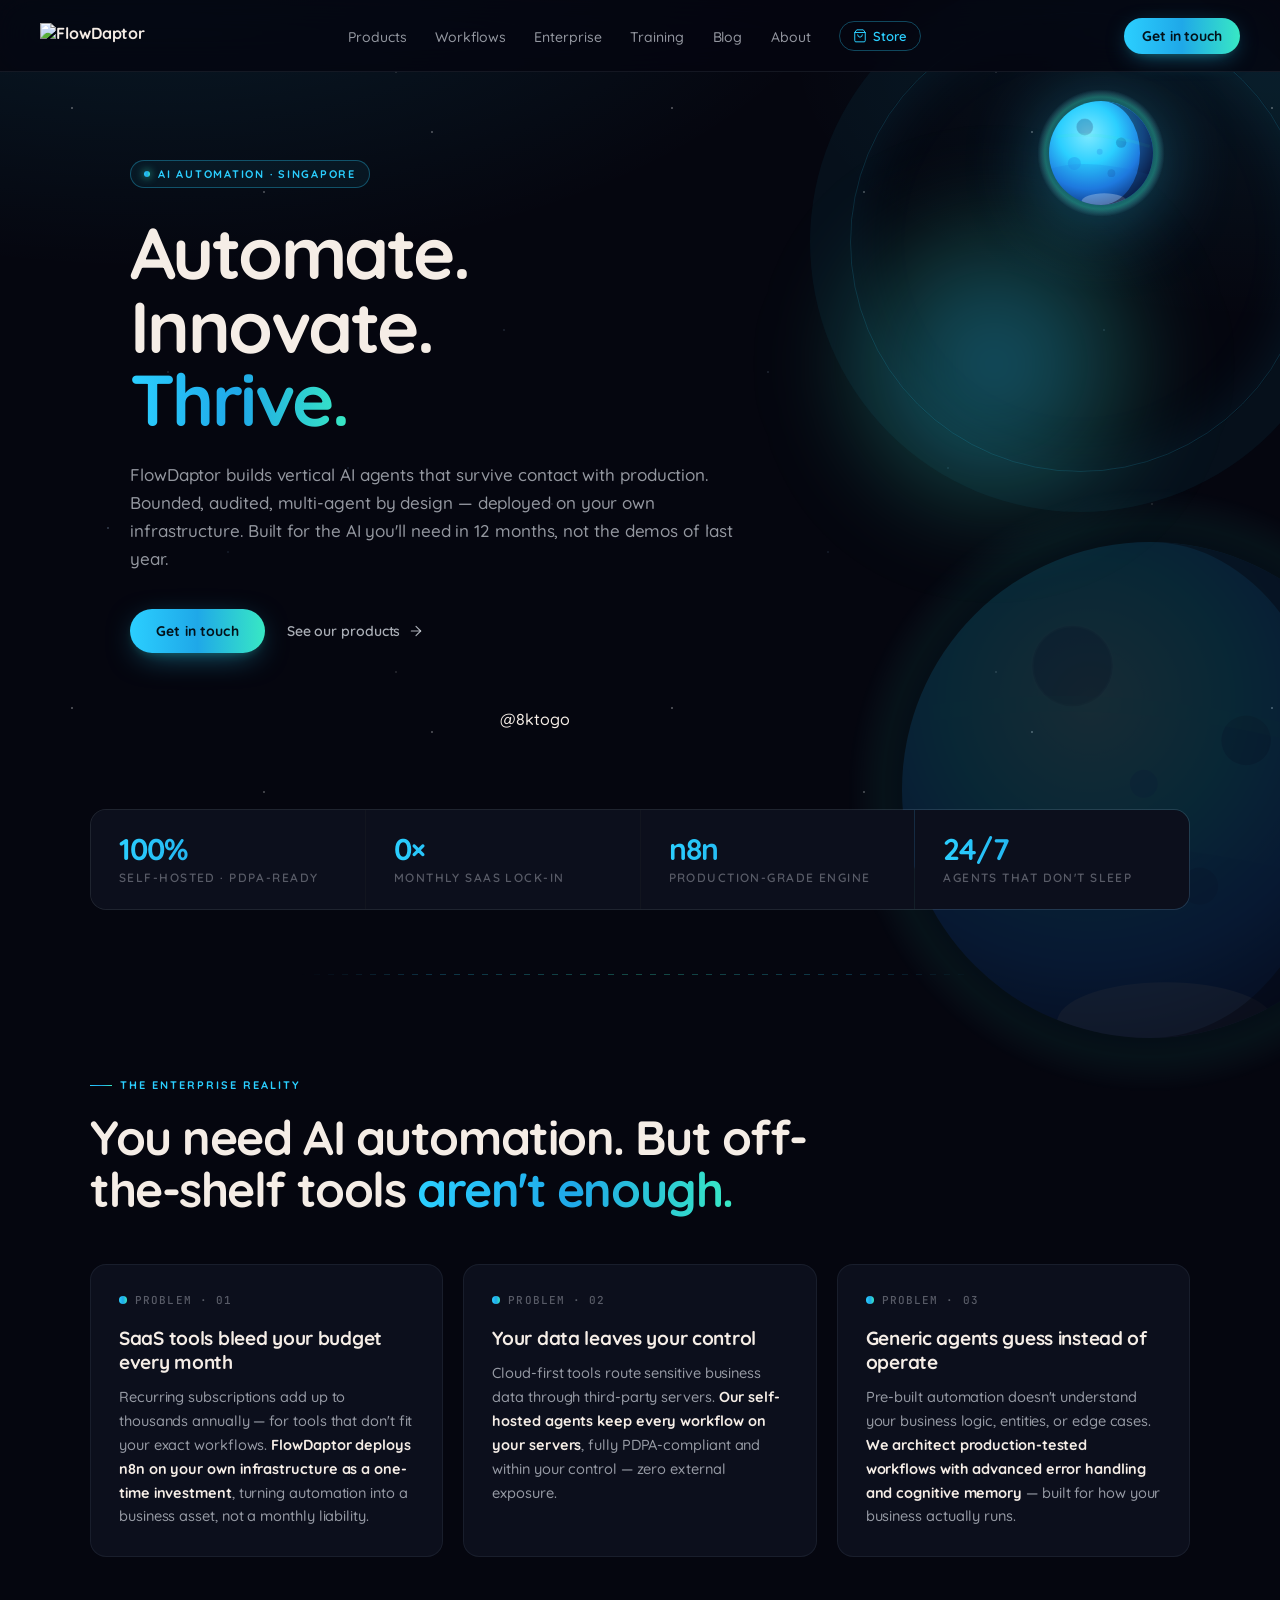
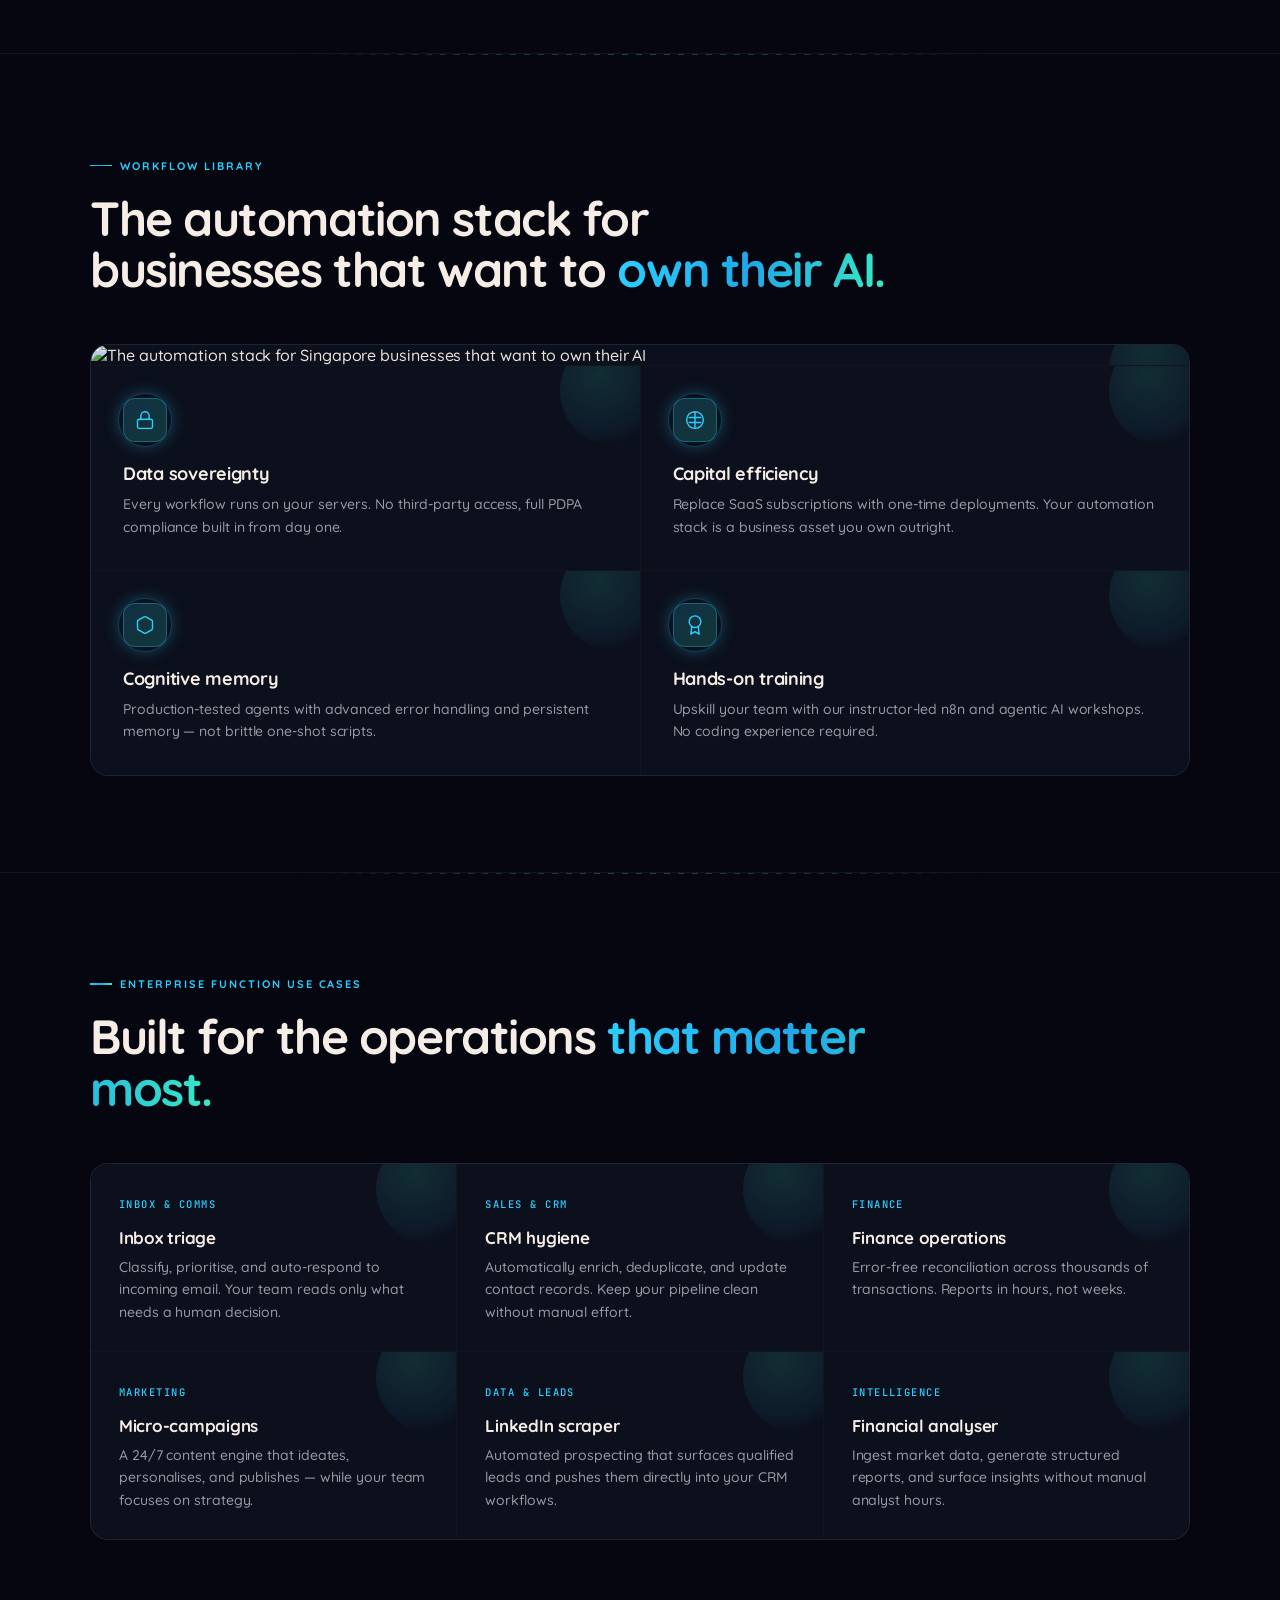
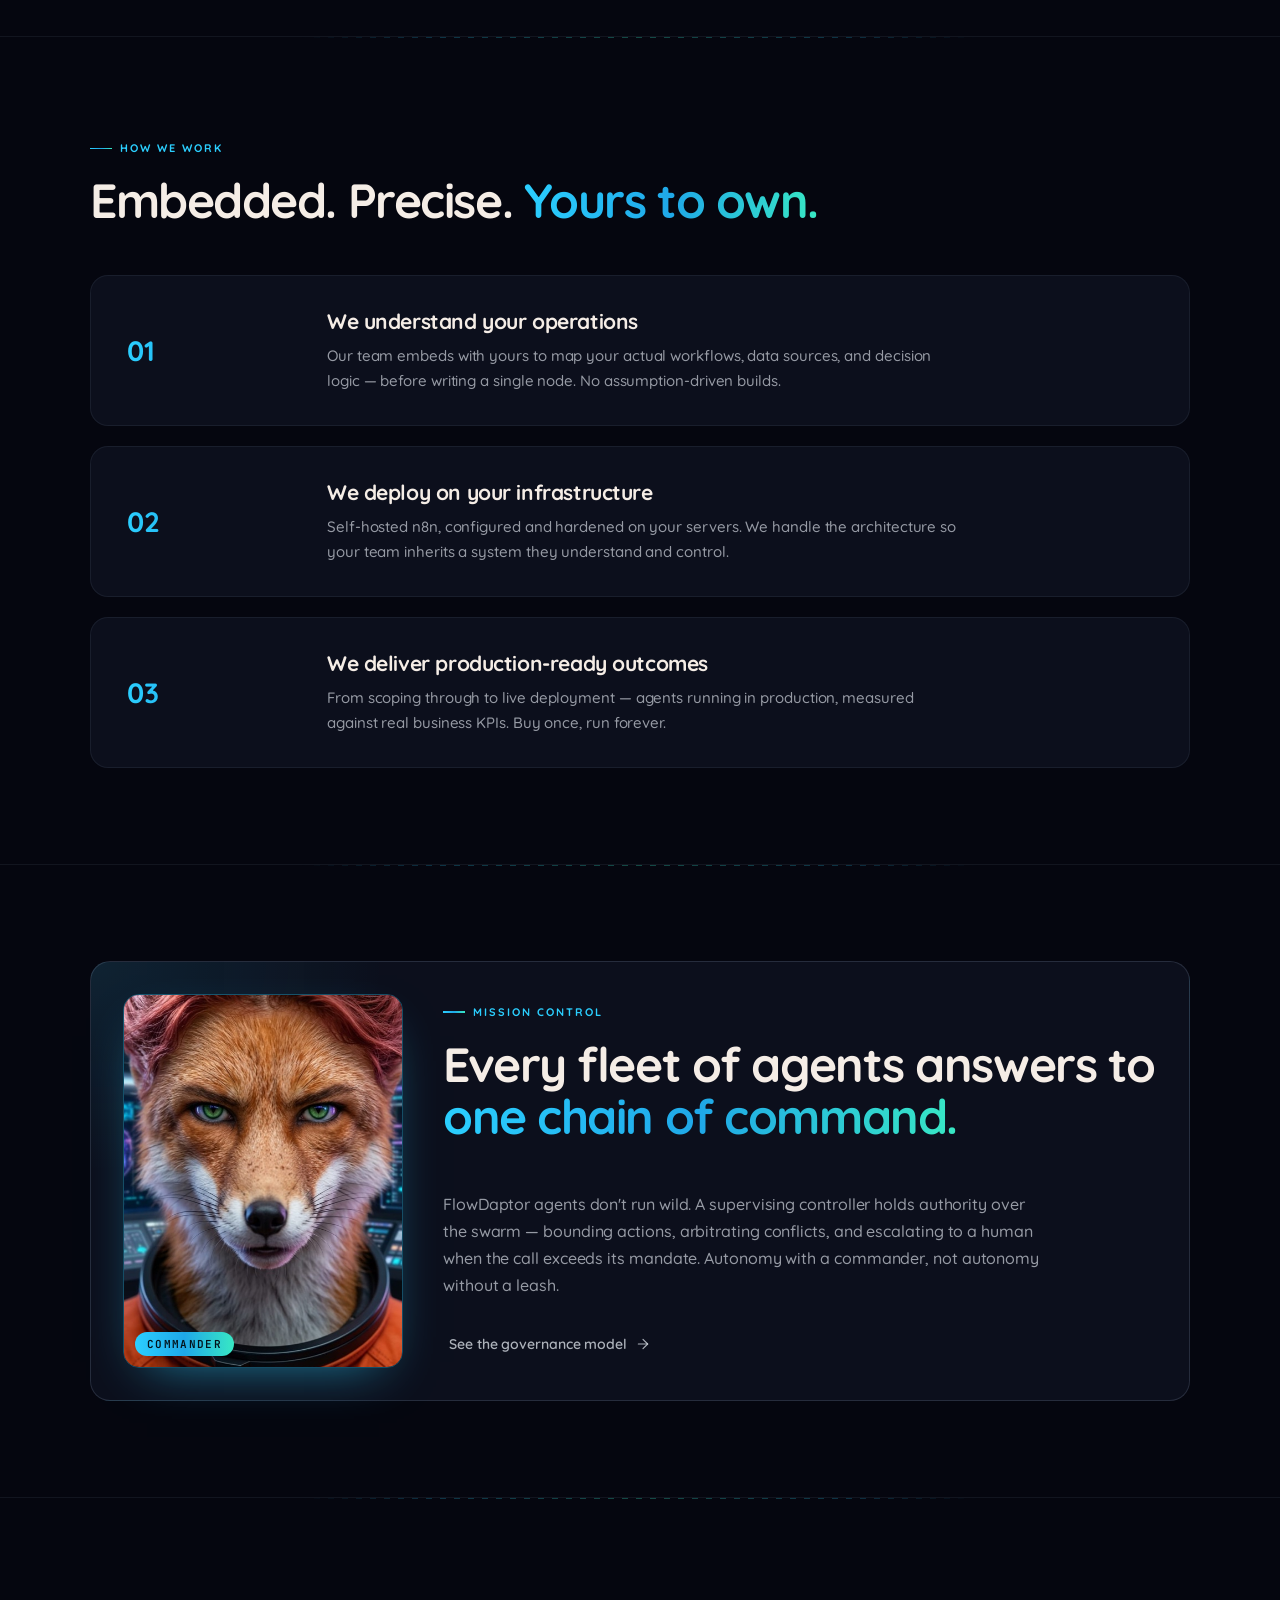
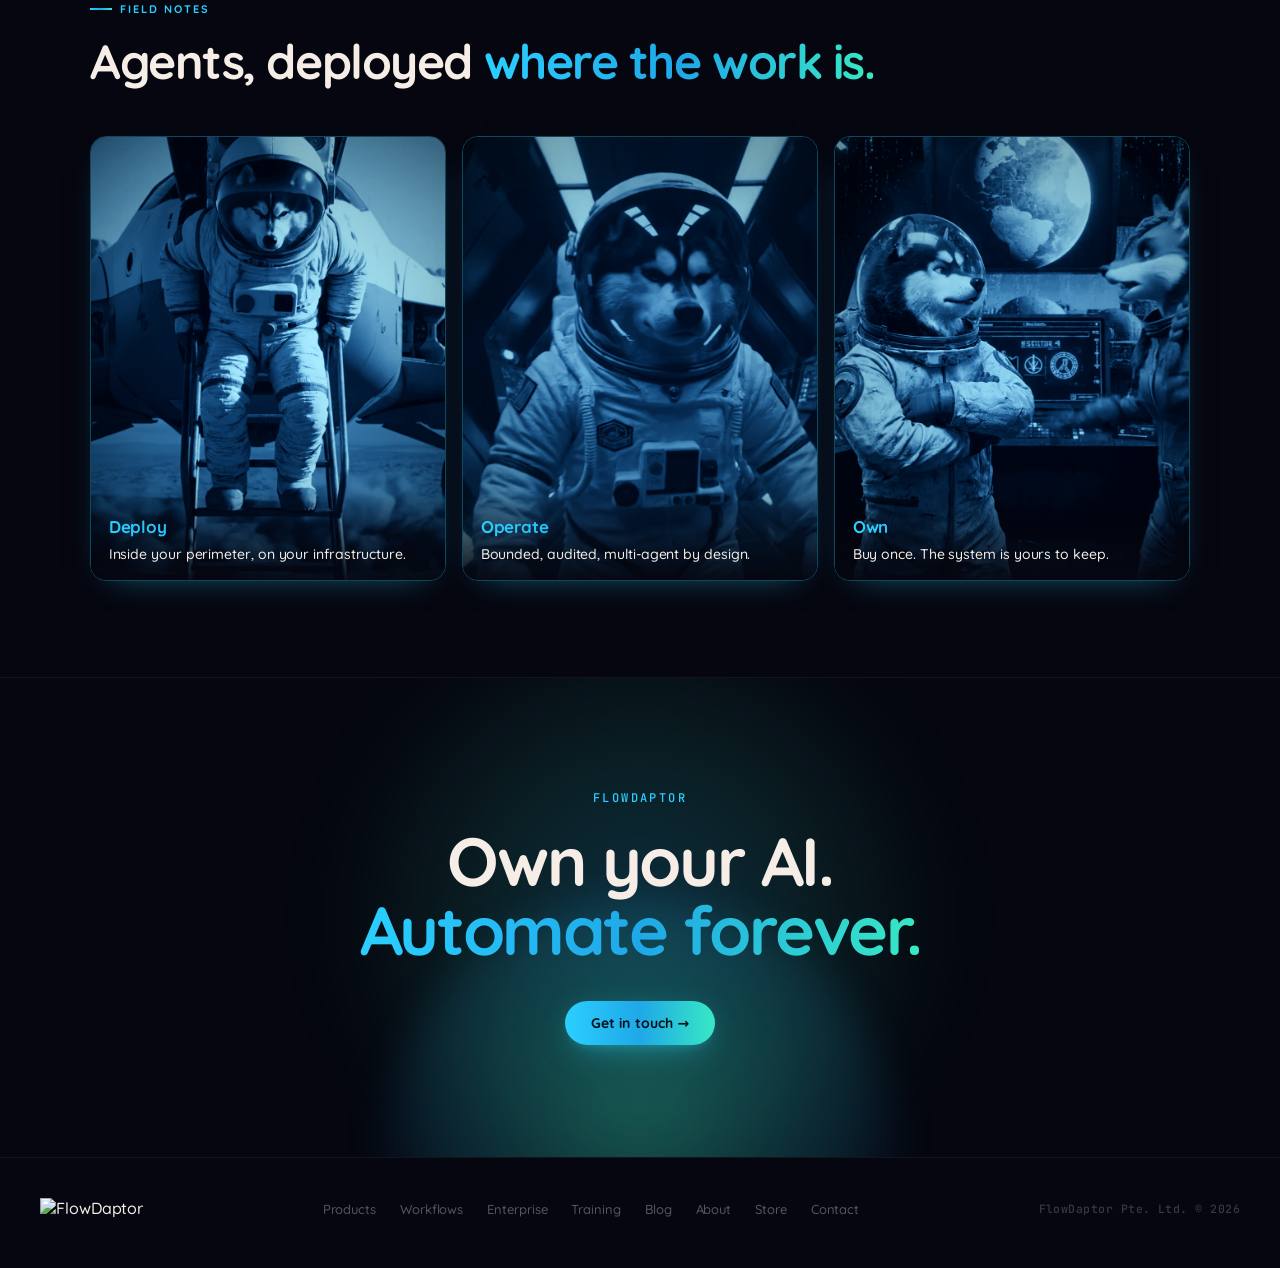
==== index.html @ 0609efc0 "Blue cosmos theme + zen products, commander band, JAM enterprise, Program Director role - Recolor si" ====
<!DOCTYPE html>
<html lang="en">
<head>
  <meta charset="UTF-8" />
  <meta name="viewport" content="width=device-width, initial-scale=1.0" />
  <title>FlowDaptor — AI Automation for Singapore Businesses</title>
  <meta name="description" content="Deploy production-grade n8n agents on your own infrastructure. Buy once, automate forever — no SaaS subscriptions, no data leaks, no lock-in." />
  <link rel="preconnect" href="https://fonts.googleapis.com" />
  <link rel="preconnect" href="https://fonts.gstatic.com" crossorigin />
  <link rel="stylesheet" href="assets/site.css?v=1780241192" />
</head>
<body>

  <!-- NAV -->
  <nav class="fd-nav">
    <a href="./" class="fd-logo"><img src="assets/flowdaptor-logo-small.png" alt="FlowDaptor" /></a>
    <ul class="fd-nav-links">
      <li><a href="products/">Products</a></li>
      <li><a href="workflow/">Workflows</a></li>
      <li><a href="enterprise/">Enterprise</a></li>
      <li><a href="training/">Training</a></li>
      <li><a href="blog/">Blog</a></li>
      <li><a href="about/">About</a></li>
      <li>
        <a href="store/" class="store-link">
          <svg xmlns="http://www.w3.org/2000/svg" viewBox="0 0 24 24" fill="none" stroke="currentColor" stroke-width="1.7" stroke-linecap="round" stroke-linejoin="round" style="width:14px;height:14px;"><path d="M6 2 3 6v14a2 2 0 0 0 2 2h14a2 2 0 0 0 2-2V6l-3-4z"/><line x1="3" y1="6" x2="21" y2="6"/><path d="M16 10a4 4 0 0 1-8 0"/></svg>
          Store
        </a>
      </li>
    </ul>
    <a class="fd-nav-cta" href="contact/">Get in touch</a>
  </nav>

  <!-- HERO -->
  <section class="fd-hero">
    <div class="fd-hero-planet" aria-hidden="true"></div>
    <div class="fd-hero-top single">
      <div>
        <div class="fd-tag">AI Automation · Singapore</div>
        <h1>Automate.<br>Innovate.<br><em>Thrive.</em></h1>
        <p>FlowDaptor builds vertical AI agents that survive contact with production. Bounded, audited, multi-agent by design — deployed on your own infrastructure. Built for the AI you'll need in 12 months, not the demos of last year.</p>
        <div class="fd-hero-btns">
          <a class="fd-btn-primary" href="contact/">Get in touch</a>
          <a class="fd-btn-ghost" href="products/">
            See our products
            <svg xmlns="http://www.w3.org/2000/svg" viewBox="0 0 24 24" fill="none" stroke-width="1.7" stroke-linecap="round" stroke-linejoin="round"><line x1="5" y1="12" x2="19" y2="12"/><polyline points="12 5 19 12 12 19"/></svg>
          </a>
        </div>
      </div>
    </div>

    <div style="display:flex;justify-content:center;margin-bottom:3rem;">
      <blockquote class="tiktok-embed" cite="https://www.tiktok.com/@8ktogo/video/7645922817371884820"
        data-video-id="7645922817371884820"
        style="max-width:340px;min-width:280px;margin:0;">
        <section>
          <a target="_blank" href="https://www.tiktok.com/@8ktogo/video/7645922817371884820">@8ktogo</a>
        </section>
      </blockquote>
    </div>
    <script async src="https://www.tiktok.com/embed.js"></script>
  </section>

  <!-- TRUST BAR -->
  <div class="fd-trustbar">
    <div class="fd-trust-cell">
      <div class="fd-trust-val">100%</div>
      <div class="fd-trust-lbl">Self-hosted · PDPA-ready</div>
    </div>
    <div class="fd-trust-cell">
      <div class="fd-trust-val">0×</div>
      <div class="fd-trust-lbl">Monthly SaaS lock-in</div>
    </div>
    <div class="fd-trust-cell">
      <div class="fd-trust-val">n8n</div>
      <div class="fd-trust-lbl">Production-grade engine</div>
    </div>
    <div class="fd-trust-cell">
      <div class="fd-trust-val">24/7</div>
      <div class="fd-trust-lbl">Agents that don't sleep</div>
    </div>
  </div>

  <!-- PROBLEM -->
  <section class="fd-section">
    <div class="fd-section-inner">
      <div class="fd-section-label">The Enterprise Reality</div>
      <h2 class="fd-section-heading">You need AI automation. But off-the-shelf tools <em>aren't enough.</em></h2>
      <div class="fd-problems">
        <div class="fd-problem">
          <div class="fd-problem-label">Problem · 01</div>
          <div class="fd-problem-content">
            <h3>SaaS tools bleed your budget every month</h3>
            <p>Recurring subscriptions add up to thousands annually — for tools that don't fit your exact workflows. <strong>FlowDaptor deploys n8n on your own infrastructure as a one-time investment</strong>, turning automation into a business asset, not a monthly liability.</p>
          </div>
        </div>
        <div class="fd-problem">
          <div class="fd-problem-label">Problem · 02</div>
          <div class="fd-problem-content">
            <h3>Your data leaves your control</h3>
            <p>Cloud-first tools route sensitive business data through third-party servers. <strong>Our self-hosted agents keep every workflow on your servers</strong>, fully PDPA-compliant and within your control — zero external exposure.</p>
          </div>
        </div>
        <div class="fd-problem">
          <div class="fd-problem-label">Problem · 03</div>
          <div class="fd-problem-content">
            <h3>Generic agents guess instead of operate</h3>
            <p>Pre-built automation doesn't understand your business logic, entities, or edge cases. <strong>We architect production-tested workflows with advanced error handling and cognitive memory</strong> — built for how your business actually runs.</p>
          </div>
        </div>
      </div>
    </div>
  </section>

  <!-- PLATFORM -->
  <section class="fd-section">
    <div class="fd-section-inner">
      <div class="fd-section-label">Workflow Library</div>
      <h2 class="fd-section-heading">The automation stack for businesses that want to <em>own their AI.</em></h2>
      <div class="fd-platform-grid">

        <div class="fd-platform-cell wide">
          <img src="assets/db.png" alt="The automation stack for Singapore businesses that want to own their AI" />
        </div>

        <div class="fd-platform-cell">
          <div class="fd-platform-cell-icon">
            <svg xmlns="http://www.w3.org/2000/svg" viewBox="0 0 24 24" fill="none" stroke-width="1.7" stroke-linecap="round" stroke-linejoin="round"><rect x="3" y="11" width="18" height="11" rx="2" ry="2"/><path d="M7 11V7a5 5 0 0 1 10 0v4"/></svg>
          </div>
          <h3>Data sovereignty</h3>
          <p>Every workflow runs on your servers. No third-party access, full PDPA compliance built in from day one.</p>
        </div>

        <div class="fd-platform-cell">
          <div class="fd-platform-cell-icon">
            <svg xmlns="http://www.w3.org/2000/svg" viewBox="0 0 24 24" fill="none" stroke-width="1.7" stroke-linecap="round" stroke-linejoin="round"><path d="M12 2v20M5 9h14M5 15h14"/><circle cx="12" cy="12" r="10"/></svg>
          </div>
          <h3>Capital efficiency</h3>
          <p>Replace SaaS subscriptions with one-time deployments. Your automation stack is a business asset you own outright.</p>
        </div>

        <div class="fd-platform-cell">
          <div class="fd-platform-cell-icon">
            <svg xmlns="http://www.w3.org/2000/svg" viewBox="0 0 24 24" fill="none" stroke-width="1.7" stroke-linecap="round" stroke-linejoin="round"><path d="M21 16V8a2 2 0 0 0-1-1.73l-7-4a2 2 0 0 0-2 0l-7 4A2 2 0 0 0 3 8v8a2 2 0 0 0 1 1.73l7 4a2 2 0 0 0 2 0l7-4A2 2 0 0 0 21 16z"/></svg>
          </div>
          <h3>Cognitive memory</h3>
          <p>Production-tested agents with advanced error handling and persistent memory — not brittle one-shot scripts.</p>
        </div>

        <div class="fd-platform-cell">
          <div class="fd-platform-cell-icon">
            <svg xmlns="http://www.w3.org/2000/svg" viewBox="0 0 24 24" fill="none" stroke-width="1.7" stroke-linecap="round" stroke-linejoin="round"><circle cx="12" cy="8" r="7"/><polyline points="8.21 13.89 7 23 12 20 17 23 15.79 13.88"/></svg>
          </div>
          <h3>Hands-on training</h3>
          <p>Upskill your team with our instructor-led n8n and agentic AI workshops. No coding experience required.</p>
        </div>

      </div>
    </div>
  </section>

  <!-- USE CASES -->
  <section class="fd-section">
    <div class="fd-section-inner">
      <div class="fd-section-label">Enterprise function use cases</div>
      <h2 class="fd-section-heading">Built for the operations <em>that matter most.</em></h2>
      <div class="fd-usecases">
        <div class="fd-usecase">
          <div class="fd-usecase-tag">Inbox &amp; Comms</div>
          <h3>Inbox triage</h3>
          <p>Classify, prioritise, and auto-respond to incoming email. Your team reads only what needs a human decision.</p>
        </div>
        <div class="fd-usecase">
          <div class="fd-usecase-tag">Sales &amp; CRM</div>
          <h3>CRM hygiene</h3>
          <p>Automatically enrich, deduplicate, and update contact records. Keep your pipeline clean without manual effort.</p>
        </div>
        <div class="fd-usecase">
          <div class="fd-usecase-tag">Finance</div>
          <h3>Finance operations</h3>
          <p>Error-free reconciliation across thousands of transactions. Reports in hours, not weeks.</p>
        </div>
        <div class="fd-usecase">
          <div class="fd-usecase-tag">Marketing</div>
          <h3>Micro-campaigns</h3>
          <p>A 24/7 content engine that ideates, personalises, and publishes — while your team focuses on strategy.</p>
        </div>
        <div class="fd-usecase">
          <div class="fd-usecase-tag">Data &amp; Leads</div>
          <h3>LinkedIn scraper</h3>
          <p>Automated prospecting that surfaces qualified leads and pushes them directly into your CRM workflows.</p>
        </div>
        <div class="fd-usecase">
          <div class="fd-usecase-tag">Intelligence</div>
          <h3>Financial analyser</h3>
          <p>Ingest market data, generate structured reports, and surface insights without manual analyst hours.</p>
        </div>
      </div>
    </div>
  </section>

  <!-- HOW WE WORK -->
  <section class="fd-section">
    <div class="fd-section-inner">
      <div class="fd-section-label">How we work</div>
      <h2 class="fd-section-heading">Embedded. Precise. <em>Yours to own.</em></h2>
      <div class="fd-steps">
        <div class="fd-step">
          <div class="fd-step-num">01</div>
          <div class="fd-step-body">
            <h3>We understand your operations</h3>
            <p>Our team embeds with yours to map your actual workflows, data sources, and decision logic — before writing a single node. No assumption-driven builds.</p>
          </div>
        </div>
        <div class="fd-step">
          <div class="fd-step-num">02</div>
          <div class="fd-step-body">
            <h3>We deploy on your infrastructure</h3>
            <p>Self-hosted n8n, configured and hardened on your servers. We handle the architecture so your team inherits a system they understand and control.</p>
          </div>
        </div>
        <div class="fd-step">
          <div class="fd-step-num">03</div>
          <div class="fd-step-body">
            <h3>We deliver production-ready outcomes</h3>
            <p>From scoping through to live deployment — agents running in production, measured against real business KPIs. Buy once, run forever.</p>
          </div>
        </div>
      </div>
    </div>
  </section>

  <!-- COMMANDER -->
  <section class="fd-section">
    <div class="fd-section-inner">
      <div class="fd-commander">
        <div class="fd-commander-portrait">
          <img src="assets/zen-web/ruby.jpg" alt="Ruby — Autonomous Operations Commander" loading="lazy" />
          <span class="fd-commander-rank">Commander</span>
        </div>
        <div class="fd-commander-body">
          <div class="fd-section-label">Mission control</div>
          <h2 class="fd-section-heading">Every fleet of agents answers to <em>one chain of command.</em></h2>
          <p>FlowDaptor agents don't run wild. A supervising controller holds authority over the swarm — bounding actions, arbitrating conflicts, and escalating to a human when the call exceeds its mandate. Autonomy with a commander, not autonomy without a leash.</p>
          <a class="fd-btn-ghost" href="enterprise/">
            See the governance model
            <svg xmlns="http://www.w3.org/2000/svg" viewBox="0 0 24 24" fill="none" stroke-width="1.7" stroke-linecap="round" stroke-linejoin="round"><line x1="5" y1="12" x2="19" y2="12"/><polyline points="12 5 19 12 12 19"/></svg>
          </a>
        </div>
      </div>
    </div>
  </section>

  <!-- COSMOS SHOWCASE -->
  <section class="fd-section">
    <div class="fd-section-inner">
      <div class="fd-section-label">Field notes</div>
      <h2 class="fd-section-heading">Agents, deployed <em>where the work is.</em></h2>
      <div class="fd-showcase">
        <figure class="fd-showcase-tile">
          <img src="assets/screens/mars_01.jpg" alt="An operator steps into the deployment environment" loading="lazy" />
          <figcaption><strong>Deploy</strong>Inside your perimeter, on your infrastructure.</figcaption>
        </figure>
        <figure class="fd-showcase-tile">
          <img src="assets/screens/mars_02.jpg" alt="Walking the corridor of a running system" loading="lazy" />
          <figcaption><strong>Operate</strong>Bounded, audited, multi-agent by design.</figcaption>
        </figure>
        <figure class="fd-showcase-tile">
          <img src="assets/screens/mars_03.jpg" alt="Reviewing outcomes at mission control" loading="lazy" />
          <figcaption><strong>Own</strong>Buy once. The system is yours to keep.</figcaption>
        </figure>
      </div>
    </div>
  </section>

  <!-- CTA -->
  <section class="fd-cta">
    <div class="fd-cta-inner">
      <div class="fd-cta-sub">FlowDaptor</div>
      <h2>Own your AI.<br><em>Automate forever.</em></h2>
      <a class="fd-btn-primary" href="contact/">Get in touch →</a>
    </div>
  </section>

  <!-- FOOTER -->
  <footer class="fd-footer">
    <div class="fd-footer-logo"><img src="assets/flowdaptor-logo-small.png" alt="FlowDaptor" /></div>
    <div class="fd-footer-links">
      <a href="products/">Products</a>
      <a href="workflow/">Workflows</a>
      <a href="enterprise/">Enterprise</a>
      <a href="training/">Training</a>
      <a href="blog/">Blog</a>
      <a href="about/">About</a>
      <a href="store/">Store</a>
      <a href="contact/">Contact</a>
    </div>
    <div class="fd-footer-copy">FlowDaptor Pte. Ltd. © 2026</div>
  </footer>

</body>
</html>
---- assets/site.css ----
/* ─────────────────────────────────────────────────────────────
   FLOWDAPTOR — full site stylesheet
   Brand: Blue Cosmos — cyan #2BCFFF -> teal #38E8C4, rounded sans
   ───────────────────────────────────────────────────────────── */

@import url('https://fonts.googleapis.com/css2?family=Quicksand:wght@400;500;600;700&family=JetBrains+Mono:wght@400;500&display=swap');

*, *::before, *::after { box-sizing: border-box; margin: 0; padding: 0; }

:root {
  /* Brand gradient stops — cyan -> teal (logo) */
  --brand-blue: #2BCFFF;
  --brand-green: #38E8C4;
  --brand-mid: #1FA8E8;
  --brand-grad: linear-gradient(90deg, #2BCFFF 0%, #1FA8E8 50%, #38E8C4 100%);
  --brand-grad-soft: linear-gradient(135deg, rgba(43,207,255,0.18), rgba(56,232,196,0.18));
  --brand-grad-vert: linear-gradient(180deg, #2BCFFF 0%, #38E8C4 100%);

  /* Accent (cyan/teal) */
  --acc: #2BCFFF;
  --acc-2: #38E8C4;
  --acc-dim: rgba(43,207,255,0.10);
  --acc-border: rgba(43,207,255,0.32);
  --acc-text: #03121a;

  /* Surfaces — deep cosmic blue */
  --bg: #05060F;
  --bg-2: #080A16;
  --surface: #0C0F1C;
  --surface-2: #111524;
  --surface-3: #161B2D;
  --border: rgba(200,220,255,0.07);
  --border-strong: rgba(200,220,255,0.14);
  --border-nav: rgba(200,220,255,0.08);

  /* Text — cool off-white */
  --text-primary: #F5EDE6;
  --text-secondary: rgba(236,241,248,0.62);
  --text-muted: rgba(236,241,248,0.34);
  --text-dim: rgba(236,241,248,0.22);

  --font-head: 'Quicksand', 'Arial Rounded MT Bold', 'Nunito', system-ui, sans-serif;
  --font: 'Quicksand', 'Arial Rounded MT Bold', 'Nunito', system-ui, sans-serif;
  --font-mono: 'JetBrains Mono', Menlo, Monaco, Consolas, monospace;
}

html { scroll-behavior: smooth; }

body {
  font-family: var(--font);
  font-weight: 500;
  background: var(--bg);
  color: var(--text-primary);
  overflow-x: hidden;
  -webkit-font-smoothing: antialiased;
  -moz-osx-font-smoothing: grayscale;
  letter-spacing: -0.005em;
  background-image:
    radial-gradient(1200px 600px at 12% -10%, rgba(43,207,255,0.12), transparent 60%),
    radial-gradient(900px 500px at 100% 5%, rgba(43,207,255,0.08), transparent 55%),
    linear-gradient(180deg, #05060F 0%, #05060F 100%);
  background-attachment: fixed;
}

a { text-decoration: none; color: inherit; }

::selection { background: rgba(43,207,255,0.30); color: #fff; }

/* ── Utility ── */
.fd-gradient-text,
em.fd-grad {
  background: var(--brand-grad);
  -webkit-background-clip: text;
  background-clip: text;
  color: transparent;
  -webkit-text-fill-color: transparent;
}
code { font-family: var(--font-mono); }

/* ─────────────────────────────────────────────────────────────
   NAV
   ───────────────────────────────────────────────────────────── */
.fd-nav {
  display: flex;
  align-items: center;
  justify-content: space-between;
  gap: 1.5rem;
  padding: 1.1rem 2.5rem;
  border-bottom: 0.5px solid var(--border-nav);
  position: sticky;
  top: 0;
  z-index: 100;
  background: rgba(5,6,15,0.82);
  backdrop-filter: blur(18px) saturate(140%);
  -webkit-backdrop-filter: blur(18px) saturate(140%);
}
.fd-logo {
  font-weight: 700;
  color: var(--text-primary);
  display: inline-flex;
  align-items: center;
}
.fd-logo img { height: 26px; width: auto; display: block; }
.fd-nav-links {
  display: flex;
  gap: 1.8rem;
  list-style: none;
  align-items: center;
}
.fd-nav-links a {
  color: rgba(236,241,248,0.62);
  font-size: 14px;
  font-weight: 500;
  transition: color 0.2s;
}
.fd-nav-links a:hover,
.fd-nav-links a.active { color: var(--text-primary); }
.fd-nav-links .store-link {
  color: var(--brand-blue);
  border: 1px solid var(--acc-border);
  padding: 6px 13px;
  border-radius: 999px;
  font-size: 13px;
  font-weight: 600;
  display: inline-flex;
  align-items: center;
  gap: 6px;
  transition: background 0.2s, border-color 0.2s;
}
.fd-nav-links .store-link:hover {
  background: var(--acc-dim);
  border-color: rgba(43,207,255,0.55);
  color: var(--brand-blue);
}
.fd-nav-cta {
  background: var(--brand-grad);
  color: var(--acc-text);
  font-size: 14px;
  font-weight: 700;
  padding: 9px 18px;
  border-radius: 999px;
  white-space: nowrap;
  transition: transform 0.2s, filter 0.2s;
  box-shadow: 0 6px 24px -8px rgba(43,207,255,0.60), 0 4px 12px -8px rgba(56,232,196,0.45);
}
.fd-nav-cta:hover { filter: brightness(1.05); transform: translateY(-1px); }

/* ─────────────────────────────────────────────────────────────
   HERO
   ───────────────────────────────────────────────────────────── */
.fd-hero {
  position: relative;
  padding: 5.5rem 2.5rem 2rem;
  max-width: 1100px;
  margin: 0 auto;
}
.fd-hero::before {
  content: "";
  position: absolute;
  top: 2rem;
  right: -4rem;
  width: 520px;
  height: 520px;
  background: radial-gradient(closest-side, rgba(43,207,255,0.40), rgba(56,232,196,0.18) 45%, transparent 70%);
  filter: blur(40px);
  pointer-events: none;
  z-index: -1;
}
.fd-hero-top {
  display: grid;
  grid-template-columns: 1.1fr 1fr;
  gap: 3rem;
  align-items: center;
  padding-bottom: 3.5rem;
}
.fd-hero-top.single { grid-template-columns: 1fr; max-width: 820px; padding-bottom: 3.5rem; }
.fd-hero-top > img { border-radius: 18px; border: 1px solid var(--border); }

.fd-tag {
  display: inline-flex;
  align-items: center;
  gap: 0.5rem;
  font-size: 11px;
  font-weight: 700;
  letter-spacing: 0.16em;
  text-transform: uppercase;
  color: var(--brand-blue);
  border: 1px solid var(--acc-border);
  padding: 6px 13px;
  border-radius: 999px;
  margin-bottom: 1.75rem;
  background: rgba(43,207,255,0.06);
}
.fd-tag::before {
  content: "";
  width: 6px;
  height: 6px;
  border-radius: 50%;
  background: var(--brand-grad);
  box-shadow: 0 0 8px var(--brand-green);
}
.fd-hero h1 {
  font-family: var(--font-head);
  font-size: clamp(40px, 6.5vw, 72px);
  font-weight: 700;
  line-height: 1.02;
  letter-spacing: -0.035em;
  color: var(--text-primary);
  margin-bottom: 1.5rem;
}
.fd-hero h1 em {
  font-style: normal;
  background: var(--brand-grad);
  -webkit-background-clip: text;
  background-clip: text;
  color: transparent;
  -webkit-text-fill-color: transparent;
}
.fd-hero p {
  font-size: 17px;
  font-weight: 500;
  color: var(--text-secondary);
  line-height: 1.65;
  margin-bottom: 2.25rem;
  max-width: 620px;
}
.fd-hero p em { color: var(--brand-blue); font-style: italic; }
.fd-hero-btns {
  display: flex;
  gap: 1rem;
  align-items: center;
  flex-wrap: wrap;
}

/* ── Buttons ── */
.fd-btn-primary {
  background: var(--brand-grad);
  color: var(--acc-text);
  font-family: var(--font);
  font-size: 14px;
  font-weight: 700;
  padding: 13px 26px;
  border-radius: 999px;
  border: none;
  cursor: pointer;
  transition: transform 0.2s, filter 0.2s;
  display: inline-block;
  letter-spacing: 0.01em;
  white-space: nowrap;
  box-shadow:
    0 8px 32px -10px rgba(43,207,255,0.60),
    0 4px 12px -6px rgba(56,232,196,0.40);
}
.fd-btn-primary:hover { filter: brightness(1.05); transform: translateY(-1px); }

.fd-btn-secondary {
  background: transparent;
  color: var(--text-primary);
  font-size: 14px;
  font-weight: 600;
  padding: 12px 22px;
  border-radius: 999px;
  border: 1px solid var(--border-strong);
  transition: border-color 0.2s, background 0.2s;
  display: inline-block;
  white-space: nowrap;
}
.fd-btn-secondary:hover { border-color: var(--acc-border); background: rgba(43,207,255,0.06); }

.fd-btn-ghost {
  color: rgba(236,241,248,0.72);
  font-size: 14px;
  font-weight: 600;
  display: inline-flex;
  align-items: center;
  gap: 8px;
  padding: 12px 6px;
  transition: color 0.2s, gap 0.2s;
  white-space: nowrap;
}
.fd-btn-ghost:hover { color: var(--brand-blue); gap: 12px; }
.fd-btn-ghost svg { width: 16px; height: 16px; stroke: currentColor; }

/* Hero media */
.fd-hero video {
  border-radius: 18px;
  border: 1px solid var(--border);
  box-shadow:
    0 30px 70px -30px rgba(0,0,0,0.6),
    0 8px 24px -12px rgba(43,207,255,0.30);
}

/* ── Trust bar (homepage) ── */
.fd-trustbar {
  display: grid;
  grid-template-columns: repeat(4, 1fr);
  gap: 1px;
  background: var(--border);
  border: 1px solid var(--border);
  border-radius: 16px;
  overflow: hidden;
  max-width: 1100px;
  margin: 0 auto 4rem;
}
.fd-trust-cell {
  background: var(--surface);
  padding: 1.5rem 1.75rem;
  display: flex;
  flex-direction: column;
  gap: 0.4rem;
}
.fd-trust-val {
  font-family: var(--font-head);
  font-size: 30px;
  font-weight: 700;
  letter-spacing: -0.03em;
  line-height: 1;
  background: var(--brand-grad);
  -webkit-background-clip: text;
  background-clip: text;
  color: transparent;
}
.fd-trust-lbl {
  font-size: 12px;
  text-transform: uppercase;
  letter-spacing: 0.12em;
  color: var(--text-muted);
  font-weight: 600;
}

/* ─────────────────────────────────────────────────────────────
   SECTIONS — shared chrome
   ───────────────────────────────────────────────────────────── */
.fd-section {
  padding: 6rem 2.5rem;
  border-bottom: 0.5px solid var(--border);
}
.fd-section.no-border { border-bottom: none; }
.fd-section-inner {
  max-width: 1100px;
  margin: 0 auto;
}
.fd-section-label {
  display: inline-flex;
  align-items: center;
  gap: 0.5rem;
  font-size: 11px;
  letter-spacing: 0.18em;
  text-transform: uppercase;
  color: var(--brand-blue);
  font-weight: 700;
  margin-bottom: 1.25rem;
}
.fd-section-label::before {
  content: "";
  display: block;
  width: 22px;
  height: 1.5px;
  background: var(--brand-grad);
}
.fd-section-heading {
  font-family: var(--font-head);
  font-size: clamp(30px, 4.2vw, 48px);
  font-weight: 700;
  line-height: 1.08;
  letter-spacing: -0.03em;
  color: var(--text-primary);
  margin-bottom: 3rem;
  max-width: 800px;
}
.fd-section-heading em {
  font-style: normal;
  background: var(--brand-grad);
  -webkit-background-clip: text;
  background-clip: text;
  color: transparent;
}
.fd-section-lead {
  font-size: 17px;
  color: var(--text-secondary);
  line-height: 1.65;
  max-width: 700px;
  margin-bottom: 3rem;
}
.fd-section-lead em { color: var(--brand-blue); font-style: italic; }
.fd-section-lead a { color: var(--brand-blue); }
.fd-section-lead a:hover { color: var(--brand-green); }

/* ─────────────────────────────────────────────────────────────
   PROBLEMS (homepage)
   ───────────────────────────────────────────────────────────── */
.fd-problems {
  display: grid;
  grid-template-columns: repeat(3, 1fr);
  gap: 1.25rem;
}
.fd-problem {
  background: var(--surface);
  border: 1px solid var(--border);
  border-radius: 16px;
  padding: 1.75rem;
  display: flex;
  flex-direction: column;
  gap: 1.25rem;
  transition: border-color 0.2s, transform 0.25s;
}
.fd-problem:hover { border-color: var(--acc-border); transform: translateY(-3px); }
.fd-problem-label {
  font-family: var(--font-mono);
  font-size: 11px;
  color: var(--text-muted);
  letter-spacing: 0.1em;
  text-transform: uppercase;
  display: flex;
  align-items: center;
  gap: 0.5rem;
}
.fd-problem-label::before {
  content: "";
  width: 8px;
  height: 8px;
  border-radius: 50%;
  background: var(--brand-grad);
}
.fd-problem-content h3 {
  font-family: var(--font-head);
  font-size: 19px;
  font-weight: 700;
  color: var(--text-primary);
  margin-bottom: 0.65rem;
  letter-spacing: -0.015em;
  line-height: 1.25;
}
.fd-problem-content p {
  font-size: 14.5px;
  color: var(--text-secondary);
  line-height: 1.65;
}
.fd-problem-content strong {
  color: var(--text-primary);
  font-weight: 700;
}

/* ─────────────────────────────────────────────────────────────
   PLATFORM GRID
   ───────────────────────────────────────────────────────────── */
.fd-platform-grid {
  display: grid;
  grid-template-columns: repeat(2, 1fr);
  gap: 1px;
  background: var(--border);
  border: 1px solid var(--border);
  border-radius: 18px;
  overflow: hidden;
  margin-top: 2.5rem;
}
.fd-platform-cell {
  background: var(--surface);
  padding: 2rem;
  transition: background 0.2s;
}
.fd-platform-cell:hover { background: var(--surface-2); }
.fd-platform-cell.wide {
  grid-column: 1 / -1;
  padding: 0;
  overflow: hidden;
  background: var(--surface);
}
.fd-platform-cell.wide img {
  width: 100%; height: auto; display: block; opacity: 0.95;
}
.fd-platform-cell-icon {
  width: 44px;
  height: 44px;
  border-radius: 12px;
  background: var(--brand-grad-soft);
  border: 1px solid var(--acc-border);
  display: flex;
  align-items: center;
  justify-content: center;
  margin-bottom: 1.25rem;
}
.fd-platform-cell-icon svg {
  width: 20px;
  height: 20px;
  stroke: var(--brand-blue);
}
.fd-platform-cell h3 {
  font-family: var(--font-head);
  font-size: 18px;
  font-weight: 700;
  color: var(--text-primary);
  margin-bottom: 0.5rem;
  letter-spacing: -0.015em;
}
.fd-platform-cell p {
  font-size: 14px;
  color: var(--text-secondary);
  line-height: 1.6;
}

/* ─────────────────────────────────────────────────────────────
   USE CASES
   ───────────────────────────────────────────────────────────── */
.fd-usecases {
  display: grid;
  grid-template-columns: repeat(3, 1fr);
  gap: 1px;
  background: var(--border);
  border: 1px solid var(--border);
  border-radius: 18px;
  overflow: hidden;
  margin-top: 2.5rem;
}
.fd-usecase {
  background: var(--surface);
  padding: 1.75rem;
  transition: background 0.2s;
}
.fd-usecase:hover { background: var(--surface-2); }
.fd-usecase-tag {
  font-family: var(--font-mono);
  font-size: 10.5px;
  text-transform: uppercase;
  letter-spacing: 0.14em;
  color: var(--brand-blue);
  margin-bottom: 1rem;
  display: inline-block;
}
.fd-usecase h3 {
  font-family: var(--font-head);
  font-size: 17px;
  font-weight: 700;
  color: var(--text-primary);
  margin-bottom: 0.5rem;
  letter-spacing: -0.015em;
}
.fd-usecase p {
  font-size: 14px;
  color: var(--text-secondary);
  line-height: 1.6;
}

/* ─────────────────────────────────────────────────────────────
   STEPS
   ───────────────────────────────────────────────────────────── */
.fd-steps { display: grid; gap: 1.25rem; margin-top: 2.5rem; }
.fd-step {
  display: grid;
  grid-template-columns: 160px 1fr;
  gap: 2.5rem;
  align-items: center;
  background: var(--surface);
  border: 1px solid var(--border);
  border-radius: 18px;
  padding: 2rem 2.25rem;
  transition: border-color 0.2s;
}
.fd-step:hover { border-color: var(--acc-border); }
.fd-step-num {
  font-family: var(--font-head);
  font-size: 28px;
  font-weight: 700;
  line-height: 1;
  letter-spacing: -0.01em;
  background: var(--brand-grad);
  -webkit-background-clip: text;
  background-clip: text;
  color: transparent;
  text-transform: uppercase;
}
.fd-step-body h3 {
  font-family: var(--font-head);
  font-size: 21px;
  font-weight: 700;
  color: var(--text-primary);
  margin-bottom: 0.6rem;
  letter-spacing: -0.02em;
}
.fd-step-body p {
  font-size: 15px;
  color: var(--text-secondary);
  line-height: 1.65;
  max-width: 640px;
}

/* ─────────────────────────────────────────────────────────────
   STATS
   ───────────────────────────────────────────────────────────── */
.fd-stats {
  display: grid;
  grid-template-columns: repeat(3, 1fr);
  gap: 1px;
  background: var(--border);
  border: 1px solid var(--border);
  border-radius: 18px;
  overflow: hidden;
  margin-top: 2.5rem;
}
.fd-stat { background: var(--surface); padding: 2.25rem 2rem; }
.fd-stat-value {
  font-family: var(--font-head);
  font-size: 46px;
  font-weight: 700;
  letter-spacing: -0.04em;
  line-height: 1;
  margin-bottom: 0.85rem;
  background: var(--brand-grad);
  -webkit-background-clip: text;
  background-clip: text;
  color: transparent;
}
.fd-stat-label {
  font-size: 14px;
  color: var(--text-secondary);
  line-height: 1.55;
}

/* ─────────────────────────────────────────────────────────────
   CATALOG (workflow library cards)
   ───────────────────────────────────────────────────────────── */
.fd-catalog {
  display: grid;
  grid-template-columns: repeat(2, 1fr);
  gap: 1.25rem;
  margin-top: 2.5rem;
}
.fd-catalog-card {
  background: var(--surface);
  border: 1px solid var(--border);
  border-radius: 18px;
  padding: 2rem;
  transition: border-color 0.2s, transform 0.25s;
  position: relative;
  overflow: hidden;
}
.fd-catalog-card::before {
  content: "";
  position: absolute;
  inset: 0;
  border-radius: 18px;
  background: var(--brand-grad);
  opacity: 0;
  z-index: -1;
  transition: opacity 0.3s;
}
.fd-catalog-card:hover { border-color: var(--acc-border); transform: translateY(-3px); }
.fd-catalog-card-top {
  display: flex;
  justify-content: space-between;
  align-items: center;
  margin-bottom: 1.25rem;
}
.fd-catalog-tag {
  font-family: var(--font-mono);
  font-size: 10.5px;
  text-transform: uppercase;
  letter-spacing: 0.14em;
  color: var(--brand-blue);
  background: var(--acc-dim);
  border: 1px solid var(--acc-border);
  padding: 4px 10px;
  border-radius: 999px;
  font-weight: 600;
}
.fd-catalog-price {
  font-family: var(--font-mono);
  font-size: 12px;
  color: var(--text-muted);
  letter-spacing: 0.04em;
}
.fd-catalog-card h3 {
  font-family: var(--font-head);
  font-size: 21px;
  font-weight: 700;
  color: var(--text-primary);
  margin-bottom: 0.7rem;
  letter-spacing: -0.02em;
}
.fd-catalog-card p {
  font-size: 14.5px;
  color: var(--text-secondary);
  line-height: 1.65;
  margin-bottom: 1.5rem;
}
.fd-catalog-meta {
  display: flex;
  gap: 1rem;
  flex-wrap: wrap;
  font-family: var(--font-mono);
  font-size: 11px;
  color: var(--text-muted);
  text-transform: uppercase;
  letter-spacing: 0.08em;
}
.fd-catalog-meta span {
  display: inline-flex;
  align-items: center;
  gap: 6px;
}
.fd-catalog-meta span::before {
  content: "";
  width: 4px;
  height: 4px;
  background: var(--brand-grad);
  border-radius: 50%;
}

/* ─────────────────────────────────────────────────────────────
   TIERS (pricing)
   ───────────────────────────────────────────────────────────── */
.fd-tier-grid {
  display: grid;
  grid-template-columns: repeat(2, 1fr);
  gap: 1.25rem;
  margin-top: 2.5rem;
}
.fd-tier-grid.three { grid-template-columns: repeat(3, 1fr); }
.fd-tier-promo {
  display: inline-block;
  font-size: 11px;
  text-transform: uppercase;
  letter-spacing: 0.12em;
  color: var(--brand-blue);
  background: var(--acc-dim);
  border: 1px solid var(--acc-border);
  padding: 4px 10px;
  border-radius: 999px;
  margin-bottom: 0.75rem;
  font-weight: 700;
}
.fd-tier-annual {
  font-family: var(--font-mono);
  font-size: 12px;
  color: var(--text-muted);
  margin-bottom: 1.25rem;
  letter-spacing: 0.02em;
}
.fd-tier {
  background: var(--surface);
  border: 1px solid var(--border);
  border-radius: 20px;
  padding: 2.25rem;
  display: flex;
  flex-direction: column;
  position: relative;
}
.fd-tier.featured {
  border-color: transparent;
  background:
    linear-gradient(var(--surface), var(--surface)) padding-box,
    var(--brand-grad) border-box;
  border: 1.5px solid transparent;
  box-shadow: 0 20px 60px -30px rgba(43,207,255,0.40);
}
.fd-tier.featured::before {
  content: "";
  position: absolute;
  inset: -1px;
  border-radius: 20px;
  background: linear-gradient(180deg, rgba(43,207,255,0.08), transparent 60%);
  pointer-events: none;
  z-index: 0;
}
.fd-tier > * { position: relative; z-index: 1; }
.fd-tier-head {
  display: flex;
  justify-content: space-between;
  align-items: center;
  margin-bottom: 1rem;
}
.fd-tier-head h3 {
  font-family: var(--font-head);
  font-size: 20px;
  font-weight: 700;
  color: var(--text-primary);
  letter-spacing: -0.015em;
}
.fd-tier-badge {
  font-size: 10.5px;
  text-transform: uppercase;
  letter-spacing: 0.14em;
  color: var(--brand-blue);
  background: var(--acc-dim);
  border: 1px solid var(--acc-border);
  padding: 4px 10px;
  border-radius: 999px;
  font-weight: 700;
}
.fd-tier.featured .fd-tier-badge {
  color: var(--acc-text);
  background: var(--brand-grad);
  border-color: transparent;
}
.fd-tier-price {
  font-family: var(--font-head);
  font-size: 34px;
  font-weight: 700;
  letter-spacing: -0.03em;
  color: var(--text-primary);
  margin-bottom: 0.25rem;
  line-height: 1.05;
}
.fd-tier-price span {
  font-family: var(--font);
  font-size: 14px;
  color: var(--text-muted);
  font-weight: 500;
  letter-spacing: 0;
}
.fd-tier-desc {
  font-size: 14px;
  color: var(--text-secondary);
  line-height: 1.65;
  margin-bottom: 1.5rem;
}
.fd-tier ul {
  list-style: none;
  margin-bottom: 1.75rem;
  flex: 1;
}
.fd-tier li {
  font-size: 14px;
  color: var(--text-primary);
  line-height: 1.6;
  padding: 7px 0 7px 26px;
  position: relative;
}
.fd-tier li::before {
  content: "";
  position: absolute;
  left: 0;
  top: 12px;
  width: 14px;
  height: 14px;
  border-radius: 50%;
  background: var(--brand-grad);
  opacity: 0.18;
}
.fd-tier li::after {
  content: "";
  position: absolute;
  left: 4px;
  top: 16px;
  width: 6px;
  height: 3px;
  border-left: 1.5px solid var(--brand-blue);
  border-bottom: 1.5px solid var(--brand-green);
  transform: rotate(-45deg);
}
.fd-tier .fd-btn-primary,
.fd-tier .fd-btn-secondary { text-align: center; }

/* ─────────────────────────────────────────────────────────────
   CONTACT FORM
   ───────────────────────────────────────────────────────────── */
.fd-contact-grid {
  display: grid;
  grid-template-columns: 1.3fr 1fr;
  gap: 3rem;
  margin-top: 2.5rem;
  align-items: start;
}
.fd-form-banner {
  display: flex;
  flex-direction: column;
  gap: 0.25rem;
  padding: 1rem 1.25rem;
  border-radius: 14px;
  margin-bottom: 1.5rem;
  font-size: 14px;
  line-height: 1.5;
}
.fd-form-banner strong { font-size: 15px; }
.fd-form-banner--ok {
  background: var(--acc-dim);
  border: 1px solid var(--acc-border);
  color: var(--acc);
}
.fd-form-banner--err {
  background: rgba(255, 84, 84, 0.08);
  border: 1px solid rgba(255, 84, 84, 0.35);
  color: #ff8a8a;
}
.fd-honeypot {
  position: absolute;
  left: -10000px;
  top: auto;
  width: 1px;
  height: 1px;
  overflow: hidden;
}
.fd-form {
  background: var(--surface);
  border: 1px solid var(--border);
  border-radius: 20px;
  padding: 2.25rem;
}
.fd-field { margin-bottom: 1.25rem; }
.fd-field label {
  display: block;
  font-size: 11px;
  text-transform: uppercase;
  letter-spacing: 0.14em;
  color: var(--text-muted);
  margin-bottom: 0.5rem;
  font-weight: 700;
}
.fd-field input,
.fd-field select,
.fd-field textarea {
  width: 100%;
  background: var(--bg);
  border: 1px solid var(--border-strong);
  border-radius: 10px;
  padding: 12px 14px;
  font-size: 14.5px;
  font-family: var(--font);
  font-weight: 500;
  color: var(--text-primary);
  transition: border-color 0.2s, background 0.2s;
}
.fd-field input::placeholder,
.fd-field textarea::placeholder { color: var(--text-dim); }
.fd-field input:focus,
.fd-field select:focus,
.fd-field textarea:focus {
  outline: none;
  border-color: var(--brand-blue);
  background: var(--surface-2);
}
.fd-field textarea { min-height: 140px; resize: vertical; }
.fd-form button {
  background: var(--brand-grad);
  color: var(--acc-text);
  font-size: 14px;
  font-weight: 700;
  padding: 13px 26px;
  border-radius: 999px;
  border: none;
  font-family: var(--font);
  cursor: pointer;
  transition: transform 0.2s, filter 0.2s;
  box-shadow: 0 8px 32px -10px rgba(43,207,255,0.60), 0 4px 12px -6px rgba(56,232,196,0.40);
}
.fd-form button:hover { filter: brightness(1.05); transform: translateY(-1px); }
.fd-form-note {
  font-size: 12.5px;
  color: var(--text-muted);
  margin-top: 1rem;
  line-height: 1.55;
}

.fd-contact-side h3 {
  font-family: var(--font-head);
  font-size: 17px;
  font-weight: 700;
  color: var(--text-primary);
  margin-bottom: 0.5rem;
  letter-spacing: -0.015em;
}
.fd-contact-side p,
.fd-contact-side a {
  font-size: 14.5px;
  color: var(--text-secondary);
  line-height: 1.7;
}
.fd-contact-side a:hover { color: var(--brand-blue); }
.fd-contact-block { padding: 1.5rem 0; border-top: 1px solid var(--border); }
.fd-contact-block:first-of-type { border-top: none; padding-top: 0; }

/* ─────────────────────────────────────────────────────────────
   CTA & FOOTER
   ───────────────────────────────────────────────────────────── */
.fd-cta {
  padding: 7rem 2.5rem;
  position: relative;
  overflow: hidden;
}
.fd-cta::before {
  content: "";
  position: absolute;
  top: 50%;
  left: 50%;
  transform: translate(-50%, -50%);
  width: 900px;
  height: 900px;
  background: radial-gradient(closest-side, rgba(43,207,255,0.20), rgba(56,232,196,0.10) 40%, transparent 70%);
  filter: blur(40px);
  pointer-events: none;
  z-index: 0;
}
.fd-cta-inner {
  max-width: 1100px;
  margin: 0 auto;
  position: relative;
  z-index: 1;
  text-align: center;
}
.fd-cta-sub {
  font-family: var(--font-mono);
  font-size: 12px;
  text-transform: uppercase;
  letter-spacing: 0.2em;
  color: var(--brand-blue);
  margin-bottom: 1.25rem;
}
.fd-cta h2 {
  font-family: var(--font-head);
  font-size: clamp(36px, 5.5vw, 68px);
  font-weight: 700;
  letter-spacing: -0.035em;
  color: var(--text-primary);
  line-height: 1.02;
  margin-bottom: 2.25rem;
}
.fd-cta h2 em {
  font-style: normal;
  background: var(--brand-grad);
  -webkit-background-clip: text;
  background-clip: text;
  color: transparent;
}

.fd-footer {
  border-top: 0.5px solid var(--border);
  padding: 2.5rem 2.5rem 3rem;
  display: grid;
  grid-template-columns: auto 1fr auto;
  gap: 2rem;
  align-items: center;
}
.fd-footer-logo img { height: 22px; width: auto; display: block; }
.fd-footer-links { display: flex; gap: 1.5rem; flex-wrap: wrap; justify-content: center; }
.fd-footer-links a {
  font-size: 13px;
  font-weight: 500;
  color: var(--text-muted);
  transition: color 0.2s;
}
.fd-footer-links a:hover { color: var(--brand-blue); }
.fd-footer-copy {
  font-family: var(--font-mono);
  font-size: 11.5px;
  color: var(--text-dim);
  letter-spacing: 0.04em;
  text-align: right;
}

/* ─────────────────────────────────────────────────────────────
   FAQ
   ───────────────────────────────────────────────────────────── */
.fd-faq { margin-top: 2.5rem; }
.fd-faq details {
  border: 1px solid var(--border);
  background: var(--surface);
  border-radius: 14px;
  padding: 1.25rem 1.5rem;
  margin-bottom: 0.75rem;
  transition: border-color 0.2s, background 0.2s;
}
.fd-faq details[open] {
  border-color: var(--acc-border);
  background: var(--surface-2);
}
.fd-faq summary {
  font-family: var(--font-head);
  font-size: 16.5px;
  font-weight: 700;
  color: var(--text-primary);
  cursor: pointer;
  list-style: none;
  display: flex;
  justify-content: space-between;
  align-items: center;
  gap: 1rem;
  letter-spacing: -0.01em;
}
.fd-faq summary::-webkit-details-marker { display: none; }
.fd-faq summary::after {
  content: '+';
  font-size: 22px;
  font-weight: 700;
  background: var(--brand-grad);
  -webkit-background-clip: text;
  background-clip: text;
  color: transparent;
  transition: transform 0.2s;
  line-height: 1;
}
.fd-faq details[open] summary::after { transform: rotate(45deg); }
.fd-faq details p {
  font-size: 14.5px;
  color: var(--text-secondary);
  line-height: 1.7;
  margin-top: 1rem;
  max-width: 760px;
}
.fd-faq details p a { color: var(--brand-blue); }
.fd-faq details p a:hover { color: var(--brand-green); }

/* ─────────────────────────────────────────────────────────────
   TEAM (about page)
   ───────────────────────────────────────────────────────────── */
.fd-team {
  display: grid;
  grid-template-columns: repeat(3, 1fr);
  gap: 1.25rem;
  margin-top: 2.5rem;
}
.fd-team-card {
  background: var(--surface);
  border: 1px solid var(--border);
  border-radius: 18px;
  padding: 2rem;
  transition: border-color 0.2s, transform 0.25s;
}
.fd-team-card:hover { border-color: var(--acc-border); transform: translateY(-3px); }
.fd-team-avatar {
  width: 76px;
  height: 76px;
  border-radius: 50%;
  background: var(--brand-grad);
  padding: 2px;
  margin-bottom: 1.1rem;
  overflow: hidden;
}
.fd-team-avatar img {
  width: 100%;
  height: 100%;
  object-fit: cover;
  border-radius: 50%;
  display: block;
}
.fd-team-card h3 {
  font-family: var(--font-head);
  font-size: 18px;
  font-weight: 700;
  color: var(--text-primary);
  margin-bottom: 0.25rem;
  letter-spacing: -0.015em;
}
.fd-team-role {
  font-family: var(--font-mono);
  font-size: 11.5px;
  color: var(--brand-blue);
  letter-spacing: 0.06em;
  margin-bottom: 1rem;
  text-transform: uppercase;
}
.fd-team-card p {
  font-size: 14px;
  color: var(--text-secondary);
  line-height: 1.65;
}

/* Story (about) */
.fd-story-grid {
  display: grid;
  grid-template-columns: 1.2fr 1fr;
  gap: 3rem;
  align-items: start;
  margin-top: 1rem;
}
.fd-story-grid .fd-section-lead { margin-bottom: 1.25rem; max-width: none; }
.fd-story-grid img {
  border-radius: 18px !important;
  border: 1px solid var(--border);
  box-shadow: 0 20px 60px -30px rgba(0,0,0,0.6);
}

/* ─────────────────────────────────────────────────────────────
   BLOG
   ───────────────────────────────────────────────────────────── */
.fd-blog-list { display: flex; flex-direction: column; gap: 0.75rem; margin-top: 2.5rem; }
.fd-blog-card {
  display: grid;
  grid-template-columns: 160px 1fr;
  gap: 2rem;
  padding: 2rem;
  background: var(--surface);
  border: 1px solid var(--border);
  border-radius: 18px;
  align-items: start;
  transition: border-color 0.2s, transform 0.25s;
}
.fd-blog-card:hover { border-color: var(--acc-border); transform: translateY(-2px); }
.fd-blog-date {
  font-family: var(--font-mono);
  font-size: 12px;
  color: var(--brand-blue);
  letter-spacing: 0.08em;
  text-transform: uppercase;
  padding-top: 4px;
}
.fd-blog-card h3 {
  font-family: var(--font-head);
  font-size: 22px;
  font-weight: 700;
  color: var(--text-primary);
  margin-bottom: 0.65rem;
  letter-spacing: -0.02em;
  line-height: 1.2;
}
.fd-blog-card p {
  font-size: 14.5px;
  color: var(--text-secondary);
  line-height: 1.65;
  margin-bottom: 0.85rem;
}
.fd-blog-card .fd-blog-meta {
  font-family: var(--font-mono);
  font-size: 11px;
  color: var(--text-dim);
  text-transform: uppercase;
  letter-spacing: 0.1em;
}
.fd-blog-card .fd-blog-meta a { color: var(--brand-blue); }

/* Article */
.fd-article {
  max-width: 760px;
  margin: 0 auto;
  padding: 0 2.5rem;
}
.fd-article-head {
  padding: 4rem 0 3rem;
  border-bottom: 1px solid var(--border);
  text-align: left;
}
.fd-article-date {
  font-family: var(--font-mono);
  font-size: 12px;
  color: var(--brand-blue);
  letter-spacing: 0.12em;
  text-transform: uppercase;
  margin-bottom: 1.25rem;
}
.fd-article-head h1 {
  font-family: var(--font-head);
  font-size: clamp(30px, 4.2vw, 44px);
  font-weight: 700;
  line-height: 1.1;
  letter-spacing: -0.03em;
  color: var(--text-primary);
  margin-bottom: 1.25rem;
}
.fd-article-head .fd-article-sub {
  font-size: 17px;
  color: var(--text-secondary);
  line-height: 1.65;
}
.fd-article-body {
  padding: 3rem 0 5rem;
  font-size: 16px;
  line-height: 1.8;
  color: var(--text-secondary);
}
.fd-article-body h2 {
  font-family: var(--font-head);
  font-size: 26px;
  font-weight: 700;
  color: var(--text-primary);
  letter-spacing: -0.025em;
  margin: 2.75rem 0 1.1rem;
}
.fd-article-body h3 {
  font-family: var(--font-head);
  font-size: 19px;
  font-weight: 700;
  color: var(--text-primary);
  margin: 2rem 0 0.75rem;
}
.fd-article-body p { margin-bottom: 1.25rem; }
.fd-article-body p strong { color: var(--text-primary); font-weight: 700; }
.fd-article-body em {
  background: var(--brand-grad);
  -webkit-background-clip: text;
  background-clip: text;
  color: transparent;
  font-style: italic;
}
.fd-article-body ul,
.fd-article-body ol { margin: 1rem 0 1.5rem 1.25rem; }
.fd-article-body li { margin-bottom: 0.6rem; line-height: 1.7; }
.fd-article-body table {
  width: 100%;
  border-collapse: collapse;
  margin: 1.75rem 0;
  font-size: 14px;
  background: var(--surface);
  border-radius: 14px;
  overflow: hidden;
}
.fd-article-body th,
.fd-article-body td {
  text-align: left;
  padding: 0.9rem 1.1rem;
  border-bottom: 1px solid var(--border);
  vertical-align: top;
}
.fd-article-body th {
  background: var(--surface-2);
  color: var(--brand-blue);
  font-weight: 700;
  font-size: 11px;
  text-transform: uppercase;
  letter-spacing: 0.12em;
  font-family: var(--font-mono);
}
.fd-article-body tr:last-child td { border-bottom: none; }
.fd-article-body td:first-child {
  color: var(--text-primary);
  font-weight: 700;
  width: 32%;
}
.fd-article-back {
  display: inline-block;
  font-family: var(--font-mono);
  font-size: 13px;
  color: var(--text-muted);
  margin-bottom: 2rem;
  transition: color 0.2s;
  white-space: nowrap;
}
.fd-article-back:hover { color: var(--brand-blue); }

/* ─────────────────────────────────────────────────────────────
   FLAGSHIP (products page)
   ───────────────────────────────────────────────────────────── */
.fd-flagship {
  background: var(--surface);
  border-radius: 24px;
  padding: 2.75rem;
  margin-top: 2.5rem;
  position: relative;
  border: 1.5px solid transparent;
  background:
    linear-gradient(var(--surface), var(--surface)) padding-box,
    var(--brand-grad) border-box;
  box-shadow: 0 30px 80px -40px rgba(43,207,255,0.45);
}
.fd-flagship-tag {
  display: inline-block;
  font-family: var(--font-mono);
  font-size: 11px;
  letter-spacing: 0.16em;
  text-transform: uppercase;
  color: var(--brand-blue);
  background: var(--acc-dim);
  border: 1px solid var(--acc-border);
  padding: 5px 12px;
  border-radius: 999px;
  margin-bottom: 1.25rem;
  font-weight: 700;
}
.fd-flagship h3 {
  font-family: var(--font-head);
  font-size: 36px;
  font-weight: 700;
  letter-spacing: -0.03em;
  color: var(--text-primary);
  margin-bottom: 1rem;
  background: var(--brand-grad);
  -webkit-background-clip: text;
  background-clip: text;
  color: transparent;
  display: inline-block;
}
.fd-flagship-lead {
  font-size: 16.5px;
  color: var(--text-secondary);
  line-height: 1.7;
  margin-bottom: 2rem;
}
.fd-flagship-lead em { color: var(--brand-blue); font-style: italic; }
.fd-flagship h4 {
  font-family: var(--font-mono);
  font-size: 11px;
  letter-spacing: 0.16em;
  text-transform: uppercase;
  color: var(--text-muted);
  margin: 2.25rem 0 1rem;
  font-weight: 700;
}
.fd-flagship-problems p,
.fd-flagship-foot {
  font-size: 14.5px;
  color: var(--text-secondary);
  line-height: 1.7;
}
.fd-flagship-problems ul { list-style: none; margin: 0.75rem 0 1.25rem; }
.fd-flagship-problems li {
  font-size: 14.5px;
  color: var(--text-secondary);
  line-height: 1.7;
  padding: 6px 0 6px 22px;
  position: relative;
}
.fd-flagship-problems li::before {
  content: "";
  position: absolute;
  left: 0;
  top: 16px;
  width: 8px;
  height: 2px;
  background: var(--brand-grad);
}
.fd-flagship-problems strong { color: var(--text-primary); font-weight: 700; }
.fd-flagship-foot {
  margin-top: 1.5rem;
  padding-top: 1.5rem;
  border-top: 1px solid var(--border);
}
.fd-flagship-foot strong {
  font-weight: 700;
  background: var(--brand-grad);
  -webkit-background-clip: text;
  background-clip: text;
  color: transparent;
}
.fd-agents-grid {
  display: grid;
  grid-template-columns: repeat(3, 1fr);
  gap: 1px;
  background: var(--border);
  border: 1px solid var(--border);
  border-radius: 14px;
  overflow: hidden;
  margin-top: 0.5rem;
}
.fd-agent {
  background: var(--bg-2);
  padding: 1.25rem 1.4rem;
  position: relative;
}
.fd-agent::before {
  content: "";
  position: absolute;
  top: 1.25rem;
  left: 1.4rem;
  width: 6px;
  height: 6px;
  border-radius: 50%;
  background: var(--brand-grad);
}
.fd-agent h5 {
  font-family: var(--font-head);
  font-size: 14.5px;
  font-weight: 700;
  color: var(--text-primary);
  margin: 0 0 0.45rem 14px;
  letter-spacing: -0.01em;
}
.fd-agent p {
  font-size: 13px;
  color: var(--text-secondary);
  line-height: 1.6;
  margin-left: 14px;
}

/* ─────────────────────────────────────────────────────────────
   STORE — products grid
   ───────────────────────────────────────────────────────────── */
.fd-products {
  display: grid;
  grid-template-columns: repeat(3, 1fr);
  gap: 1.25rem;
  margin-top: 2.5rem;
}
.fd-product {
  background: var(--surface);
  border: 1px solid var(--border);
  border-radius: 18px;
  padding: 1.9rem;
  display: flex;
  flex-direction: column;
  transition: border-color 0.2s, background 0.2s, transform 0.25s;
}
.fd-product:hover {
  border-color: var(--acc-border);
  background: var(--surface-2);
  transform: translateY(-3px);
}
.fd-product-glyph {
  font-size: 30px;
  background: var(--brand-grad);
  -webkit-background-clip: text;
  background-clip: text;
  color: transparent;
  margin-bottom: 1rem;
  line-height: 1;
}
.fd-product h3 {
  font-family: var(--font-head);
  font-size: 19px;
  font-weight: 700;
  color: var(--text-primary);
  margin-bottom: 0.65rem;
  letter-spacing: -0.02em;
}
.fd-product-desc {
  font-size: 14px;
  color: var(--text-secondary);
  line-height: 1.65;
  margin-bottom: 1.25rem;
  min-height: 60px;
}
.fd-product-platforms {
  display: flex;
  flex-wrap: wrap;
  gap: 6px;
  margin-bottom: 1.5rem;
}
.fd-product-platforms span {
  font-family: var(--font-mono);
  font-size: 10.5px;
  text-transform: uppercase;
  letter-spacing: 0.1em;
  color: var(--text-secondary);
  border: 1px solid var(--border);
  padding: 4px 9px;
  border-radius: 999px;
  background: var(--bg-2);
}
.fd-product-foot {
  display: flex;
  justify-content: space-between;
  align-items: center;
  margin-top: auto;
  padding-top: 1.1rem;
  border-top: 1px solid var(--border);
}
.fd-product-price {
  font-family: var(--font-head);
  font-size: 19px;
  font-weight: 700;
  letter-spacing: -0.02em;
  background: var(--brand-grad);
  -webkit-background-clip: text;
  background-clip: text;
  color: transparent;
}
.fd-product-price span {
  font-family: var(--font-mono);
  font-size: 10.5px;
  color: var(--text-muted);
  letter-spacing: 0.08em;
  text-transform: uppercase;
  margin-left: 6px;
  -webkit-text-fill-color: var(--text-muted);
}
.fd-product-cta {
  font-size: 12.5px;
  font-weight: 700;
  color: var(--brand-blue);
  border: 1px solid var(--acc-border);
  padding: 7px 14px;
  border-radius: 999px;
  transition: background 0.2s, color 0.2s;
}
.fd-product-cta:hover {
  background: var(--brand-grad);
  color: var(--acc-text);
  border-color: transparent;
}

/* Code preview block */
.fd-code {
  background: var(--surface);
  border: 1px solid var(--border);
  border-radius: 18px;
  margin-top: 2.5rem;
  overflow: hidden;
}
.fd-code-bar {
  display: flex;
  align-items: center;
  gap: 8px;
  padding: 13px 18px;
  border-bottom: 1px solid var(--border);
  background: var(--bg-2);
}
.fd-code-dot {
  width: 11px;
  height: 11px;
  border-radius: 50%;
  background: rgba(255,255,255,0.14);
}
.fd-code-dot:nth-child(1) { background: rgba(255, 95, 86, 0.7); }
.fd-code-dot:nth-child(2) { background: rgba(255, 189, 46, 0.7); }
.fd-code-dot:nth-child(3) { background: rgba(39, 201, 63, 0.7); }
.fd-code-name {
  font-family: var(--font-mono);
  font-size: 11.5px;
  color: var(--text-muted);
  margin-left: 8px;
  letter-spacing: 0.04em;
}
.fd-code pre {
  margin: 0;
  padding: 1.75rem;
  font-family: var(--font-mono);
  font-size: 13px;
  line-height: 1.75;
  color: rgba(236,241,248,0.78);
  overflow-x: auto;
  white-space: pre;
}
.fd-code .k { color: var(--brand-blue); }
.fd-code .s { color: var(--brand-green); }
.fd-code .n { color: #c4a3f5; }
.fd-code .c { color: var(--text-muted); font-style: italic; }

/* Compliance badges */
.fd-badges {
  display: flex;
  flex-wrap: wrap;
  gap: 0.75rem;
  margin-top: 0.5rem;
}
.fd-badge {
  display: inline-flex;
  align-items: center;
  gap: 8px;
  padding: 10px 18px;
  border: 1px solid var(--border-strong);
  border-radius: 999px;
  background: var(--surface);
  font-size: 13px;
  font-weight: 600;
  color: var(--text-primary);
  letter-spacing: 0.02em;
}
.fd-badge::before {
  content: '';
  width: 8px;
  height: 8px;
  background: var(--brand-grad);
  border-radius: 50%;
  display: inline-block;
}

/* Deploy steps */
.fd-deploy {
  display: grid;
  grid-template-columns: repeat(3, 1fr);
  gap: 1.25rem;
  margin-top: 2.5rem;
}
.fd-deploy-cell {
  background: var(--surface);
  border: 1px solid var(--border);
  border-radius: 18px;
  padding: 2rem;
  transition: border-color 0.2s;
}
.fd-deploy-cell:hover { border-color: var(--acc-border); }
.fd-deploy-num {
  font-family: var(--font-mono);
  font-size: 11.5px;
  letter-spacing: 0.14em;
  background: var(--brand-grad);
  -webkit-background-clip: text;
  background-clip: text;
  color: transparent;
  margin-bottom: 1rem;
  text-transform: uppercase;
  font-weight: 700;
}
.fd-deploy-cell h3 {
  font-family: var(--font-head);
  font-size: 19px;
  font-weight: 700;
  color: var(--text-primary);
  margin-bottom: 0.7rem;
  letter-spacing: -0.02em;
}
.fd-deploy-cell p {
  font-size: 14px;
  color: var(--text-secondary);
  line-height: 1.65;
}

/* ─────────────────────────────────────────────────────────────
   RESPONSIVE
   ───────────────────────────────────────────────────────────── */
@media (max-width: 900px) {
  .fd-nav { padding: 1rem 1.25rem; }
  .fd-nav-links { display: none; }
  .fd-hero { padding: 3rem 1.25rem 1rem; }
  .fd-hero-top { grid-template-columns: 1fr; gap: 1.75rem; }
  .fd-section { padding: 4rem 1.25rem; }
  .fd-cta { padding: 5rem 1.25rem; }
  .fd-trustbar { grid-template-columns: repeat(2, 1fr); margin: 0 1.25rem 3rem; }
  .fd-problems { grid-template-columns: 1fr; }
  .fd-platform-grid,
  .fd-usecases { grid-template-columns: 1fr; }
  .fd-step { grid-template-columns: 1fr; gap: 0.6rem; padding: 1.5rem; }
  .fd-stats { grid-template-columns: 1fr; }
  .fd-catalog { grid-template-columns: 1fr; }
  .fd-tier-grid,
  .fd-tier-grid.three { grid-template-columns: 1fr; }
  .fd-team { grid-template-columns: 1fr; }
  .fd-story-grid { grid-template-columns: 1fr; gap: 2rem; }
  .fd-blog-card { grid-template-columns: 1fr; gap: 0.6rem; }
  .fd-products { grid-template-columns: 1fr; }
  .fd-deploy { grid-template-columns: 1fr; }
  .fd-agents-grid { grid-template-columns: 1fr; }
  .fd-flagship { padding: 1.75rem; }
  .fd-flagship h3 { font-size: 28px; }
  .fd-contact-grid { grid-template-columns: 1fr; gap: 2rem; }
  .fd-form-banner { margin-bottom: 1.25rem; }
  .fd-article { padding: 0 1.25rem; }
  .fd-footer { grid-template-columns: 1fr; text-align: center; gap: 1.25rem; padding: 2rem 1.25rem; }
  .fd-footer-copy { text-align: center; }
  .fd-footer-links { justify-content: center; }
}

/* ─────────────────────────────────────────────────────────────
   MARS GRAPHICS SYSTEM — site-wide decorative layer
   ───────────────────────────────────────────────────────────── */

/* Twinkling starfield — fixed, behind all content */
body::before {
  content: "";
  position: fixed;
  inset: 0;
  z-index: -3;
  pointer-events: none;
  background-image:
    radial-gradient(1.5px 1.5px at 12% 18%, rgba(255,255,255,0.9), transparent),
    radial-gradient(1px 1px at 28% 62%, rgba(190,220,255,0.7), transparent),
    radial-gradient(1.5px 1.5px at 44% 32%, rgba(255,255,255,0.8), transparent),
    radial-gradient(1px 1px at 58% 78%, rgba(150,200,255,0.6), transparent),
    radial-gradient(1.5px 1.5px at 72% 22%, rgba(255,255,255,0.85), transparent),
    radial-gradient(1px 1px at 84% 55%, rgba(180,215,255,0.7), transparent),
    radial-gradient(1px 1px at 92% 84%, rgba(255,255,255,0.6), transparent),
    radial-gradient(1.5px 1.5px at 18% 88%, rgba(190,220,255,0.7), transparent),
    radial-gradient(1px 1px at 66% 12%, rgba(255,255,255,0.7), transparent),
    radial-gradient(1px 1px at 38% 92%, rgba(150,200,255,0.55), transparent);
  background-repeat: repeat;
  background-size: 600px 600px;
  opacity: 0.55;
  animation: fd-twinkle 7s ease-in-out infinite alternate;
}

@keyframes fd-twinkle {
  0%   { opacity: 0.35; }
  100% { opacity: 0.7; }
}

/* Ambient Mars planet — fixed in the far corner, subtle */
body::after {
  content: "";
  position: fixed;
  right: -180px;
  bottom: -200px;
  width: 620px;
  height: 620px;
  z-index: -2;
  pointer-events: none;
  background: url('mars-planet.svg') no-repeat center / contain;
  opacity: 0.16;
  filter: saturate(1.1);
  animation: fd-mars-drift 40s ease-in-out infinite alternate;
}

@keyframes fd-mars-drift {
  0%   { transform: translateY(0) rotate(0deg); }
  100% { transform: translateY(-26px) rotate(6deg); }
}

/* Orbital rings behind the hero */
.fd-hero { isolation: isolate; }
.fd-hero::after {
  content: "";
  position: absolute;
  top: -60px;
  right: -120px;
  width: 460px;
  height: 460px;
  border-radius: 50%;
  border: 1px solid rgba(43,207,255,0.18);
  box-shadow:
    0 0 0 40px rgba(43,207,255,0.05),
    inset 0 0 60px rgba(43,207,255,0.10);
  z-index: -1;
  pointer-events: none;
}
.fd-hero::after,
.fd-hero::before { will-change: transform; }

/* A real Mars planet in the hero corner */
.fd-hero-planet {
  position: absolute;
  top: 1rem;
  right: 1.5rem;
  width: 130px;
  height: 130px;
  background: url('../assets/mars-planet.svg') no-repeat center / contain;
  filter: drop-shadow(0 10px 40px rgba(43,207,255,0.45));
  animation: fd-mars-spin 60s linear infinite;
  pointer-events: none;
  z-index: 0;
}
@keyframes fd-mars-spin {
  0%   { transform: rotate(0deg) translateY(0); }
  50%  { transform: rotate(180deg) translateY(-10px); }
  100% { transform: rotate(360deg) translateY(0); }
}
@media (max-width: 820px) { .fd-hero-planet { width: 80px; height: 80px; top: 0.25rem; right: 0.5rem; } }

/* Dotted orbit divider between sections */
.fd-section { position: relative; }
.fd-section::before {
  content: "";
  position: absolute;
  top: 0;
  left: 50%;
  transform: translateX(-50%);
  width: min(680px, 80%);
  height: 1px;
  background-image: linear-gradient(90deg,
    transparent,
    rgba(43,207,255,0.45) 20%,
    rgba(56,232,196,0.6) 50%,
    rgba(43,207,255,0.45) 80%,
    transparent);
  -webkit-mask-image: repeating-linear-gradient(90deg, #000 0 6px, transparent 6px 14px);
  mask-image: repeating-linear-gradient(90deg, #000 0 6px, transparent 6px 14px);
  opacity: 0.5;
}
.fd-section:first-of-type::before { display: none; }

/* Crater accent on platform/use-case cards */
.fd-platform-cell,
.fd-usecase,
.fd-problem,
.fd-step {
  position: relative;
  overflow: hidden;
}
.fd-platform-cell::after,
.fd-usecase::after {
  content: "";
  position: absolute;
  top: -30px;
  right: -30px;
  width: 110px;
  height: 110px;
  border-radius: 50%;
  background: radial-gradient(circle at 35% 35%,
    rgba(56,232,196,0.14),
    rgba(43,207,255,0.06) 55%,
    transparent 72%);
  pointer-events: none;
}

/* Glow ring around section icons → little planets */
.fd-platform-cell-icon {
  position: relative;
}
.fd-platform-cell-icon::before {
  content: "";
  position: absolute;
  inset: -6px;
  border-radius: 50%;
  border: 1px solid rgba(43,207,255,0.25);
  box-shadow: 0 0 18px -4px rgba(43,207,255,0.5);
  pointer-events: none;
}

/* CTA gets a planetary glow */
.fd-cta { position: relative; overflow: hidden; }
.fd-cta::after {
  content: "";
  position: absolute;
  left: 50%;
  bottom: -260px;
  transform: translateX(-50%);
  width: 520px;
  height: 520px;
  border-radius: 50%;
  background: radial-gradient(circle at 50% 40%,
    rgba(56,232,196,0.30),
    rgba(43,207,255,0.12) 50%,
    transparent 72%);
  filter: blur(20px);
  pointer-events: none;
}

/* Respect reduced-motion preferences */
@media (prefers-reduced-motion: reduce) {
  body::before,
  body::after,
  .fd-hero-planet { animation: none; }
}

/* ─────────────────────────────────────────────────────────────
   MARS MISSION GALLERY
   ───────────────────────────────────────────────────────────── */
.fd-gallery {
  display: grid;
  grid-template-columns: repeat(auto-fill, minmax(190px, 1fr));
  gap: 1rem;
  margin-top: 2.5rem;
}
.fd-gallery-tile {
  position: relative;
  display: block;
  aspect-ratio: 9 / 16;            /* matches the vertical clips → no crop */
  border-radius: 14px;
  overflow: hidden;
  border: 1px solid var(--acc-border);
  background: var(--surface);
  box-shadow: 0 10px 30px -18px rgba(43,207,255,0.6);
  transition: transform 0.25s ease, box-shadow 0.25s ease, border-color 0.25s ease;
}
.fd-gallery-tile img {
  width: 100%;
  height: 100%;
  object-fit: cover;
  display: block;
  transition: transform 0.4s ease;
  filter: saturate(1.05);
}
.fd-gallery-tile::after {
  content: "";
  position: absolute;
  inset: 0;
  background: linear-gradient(180deg, transparent 45%, rgba(5,6,15,0.7) 100%);
  pointer-events: none;
}
.fd-gallery-tile:hover {
  transform: translateY(-4px);
  border-color: var(--brand-green);
  box-shadow: 0 18px 44px -20px rgba(56,232,196,0.7);
}
.fd-gallery-tile:hover img { transform: scale(1.06); }

/* play glyph */
.fd-gallery-play {
  position: absolute;
  top: 50%;
  left: 50%;
  width: 54px;
  height: 54px;
  transform: translate(-50%, -50%) scale(0.85);
  border-radius: 50%;
  background: rgba(5,6,15,0.45);
  border: 1.5px solid rgba(236,241,248,0.85);
  backdrop-filter: blur(4px);
  -webkit-backdrop-filter: blur(4px);
  display: grid;
  place-items: center;
  opacity: 0;
  transition: opacity 0.25s ease, transform 0.25s ease;
  z-index: 2;
}
.fd-gallery-play::before {
  content: "";
  width: 0;
  height: 0;
  margin-left: 4px;
  border-left: 16px solid var(--text-primary);
  border-top: 10px solid transparent;
  border-bottom: 10px solid transparent;
}
.fd-gallery-tile:hover .fd-gallery-play {
  opacity: 1;
  transform: translate(-50%, -50%) scale(1);
}

/* number badge */
.fd-gallery-no {
  position: absolute;
  bottom: 10px;
  left: 12px;
  z-index: 2;
  font-family: var(--font-mono);
  font-size: 12px;
  font-weight: 600;
  letter-spacing: 0.08em;
  color: var(--brand-green);
  text-shadow: 0 1px 6px rgba(5,6,15,0.85);
}

@media (max-width: 600px) {
  .fd-gallery { grid-template-columns: repeat(2, 1fr); gap: 0.6rem; }
}

/* ─────────────────────────────────────────────────────────────
   COMMANDER BAND
   ───────────────────────────────────────────────────────────── */
.fd-commander {
  display: grid;
  grid-template-columns: 280px 1fr;
  gap: 2.5rem;
  align-items: center;
  padding: 2rem;
  border: 1px solid var(--border-strong);
  border-radius: 20px;
  background:
    radial-gradient(420px 300px at 0% 0%, rgba(43,207,255,0.10), transparent 70%),
    var(--surface);
}
.fd-commander-portrait { position: relative; }
.fd-commander-portrait img {
  width: 100%;
  aspect-ratio: 3/4;
  object-fit: cover;
  border-radius: 16px;
  border: 1px solid var(--acc-border);
  display: block;
  box-shadow: 0 18px 50px -24px rgba(43,207,255,0.65);
}
.fd-commander-rank {
  position: absolute;
  bottom: 12px;
  left: 12px;
  font-family: var(--font-mono);
  font-size: 11px;
  font-weight: 600;
  letter-spacing: 0.12em;
  text-transform: uppercase;
  color: var(--acc-text);
  background: var(--brand-grad);
  padding: 5px 12px;
  border-radius: 999px;
}
.fd-commander-body p { color: var(--text-secondary); line-height: 1.7; margin: 1rem 0 1.5rem; max-width: 60ch; }

/* ─────────────────────────────────────────────────────────────
   COSMOS SHOWCASE (stills, no video)
   ───────────────────────────────────────────────────────────── */
.fd-showcase {
  display: grid;
  grid-template-columns: repeat(3, 1fr);
  gap: 1rem;
  margin-top: 2.5rem;
}
.fd-showcase-tile {
  position: relative;
  margin: 0;
  border-radius: 16px;
  overflow: hidden;
  border: 1px solid var(--acc-border);
  aspect-ratio: 4/5;
  box-shadow: 0 12px 34px -22px rgba(43,207,255,0.6);
}
.fd-showcase-tile img {
  width: 100%; height: 100%;
  object-fit: cover; display: block;
  transition: transform 0.5s ease;
}
.fd-showcase-tile:hover img { transform: scale(1.05); }
.fd-showcase-tile figcaption {
  position: absolute;
  inset: auto 0 0 0;
  padding: 1.5rem 1.1rem 1rem;
  color: var(--text-primary);
  font-size: 14px;
  line-height: 1.45;
  background: linear-gradient(180deg, transparent, rgba(5,6,15,0.92));
}
.fd-showcase-tile figcaption strong {
  display: block;
  font-family: var(--font-head);
  font-size: 17px;
  margin-bottom: 4px;
  background: var(--brand-grad);
  -webkit-background-clip: text; background-clip: text;
  color: transparent; -webkit-text-fill-color: transparent;
}

@media (max-width: 760px) {
  .fd-commander { grid-template-columns: 1fr; }
  .fd-commander-portrait { max-width: 240px; }
  .fd-showcase { grid-template-columns: 1fr; }
  .fd-showcase-tile { aspect-ratio: 16/10; }
}

/* ─────────────────────────────────────────────────────────────
   ZEN — Japanese calm panel (Products)
   warm washi paper + sumi ink, breaks from the cosmic dark
   ───────────────────────────────────────────────────────────── */
.fd-zen {
  --zen-paper: #F3EEE4;
  --zen-paper-2: #E9E2D4;
  --zen-ink: #2A2620;
  --zen-ink-soft: #5C564C;
  --zen-vermilion: #C2452F;     /* traditional shu-iro accent */
  margin: 2rem auto 0;
  max-width: 1100px;
  padding: 3.5rem 2.5rem;
  border-radius: 24px;
  background:
    radial-gradient(900px 360px at 80% -10%, rgba(194,69,47,0.06), transparent 70%),
    linear-gradient(180deg, var(--zen-paper) 0%, var(--zen-paper-2) 100%);
  color: var(--zen-ink);
  position: relative;
  overflow: hidden;
}
/* faint enso ring, top-right */
.fd-zen::after {
  content: "";
  position: absolute;
  top: -90px; right: -90px;
  width: 320px; height: 320px;
  border: 14px solid var(--zen-vermilion);
  border-radius: 50%;
  opacity: 0.07;
  border-right-color: transparent;
  transform: rotate(35deg);
  pointer-events: none;
}
.fd-zen-inner { position: relative; z-index: 1; }
.fd-zen-label {
  font-family: var(--font-mono);
  font-size: 12px;
  letter-spacing: 0.18em;
  text-transform: uppercase;
  color: var(--zen-vermilion);
  font-weight: 600;
  margin-bottom: 1rem;
}
.fd-zen-title {
  font-family: var(--font-head);
  font-size: clamp(28px, 4vw, 44px);
  font-weight: 700;
  line-height: 1.12;
  letter-spacing: -0.02em;
  color: var(--zen-ink);
  margin-bottom: 1.1rem;
}
.fd-zen-title em { font-style: normal; color: var(--zen-vermilion); }
.fd-zen-lead {
  font-size: 17px;
  line-height: 1.85;
  color: var(--zen-ink-soft);
  max-width: 64ch;
  margin-bottom: 2.5rem;
}
.fd-zen-lead em { font-style: italic; color: var(--zen-ink); }

.fd-zen-stage {
  display: grid;
  grid-template-columns: 340px 1fr;
  gap: 2rem;
  align-items: stretch;
  margin-bottom: 2rem;
}
.fd-zen-embed {
  display: flex;
  justify-content: center;
  align-items: flex-start;
}
.fd-zen-fuji {
  margin: 0;
  border-radius: 16px;
  overflow: hidden;
  position: relative;
  box-shadow: 0 16px 44px -26px rgba(42,38,32,0.6);
}
.fd-zen-fuji img { width: 100%; height: 100%; object-fit: cover; display: block; }
.fd-zen-fuji figcaption {
  position: absolute; inset: auto 0 0 0;
  padding: 1.5rem 1.1rem 0.9rem;
  font-size: 14px;
  color: #F3EEE4;
  background: linear-gradient(180deg, transparent, rgba(20,18,14,0.78));
}

.fd-zen-grid {
  display: grid;
  grid-template-columns: 1fr 1fr;
  gap: 1.25rem;
}
.fd-zen-card {
  margin: 0;
  background: rgba(255,255,255,0.45);
  border: 1px solid rgba(42,38,32,0.12);
  border-radius: 16px;
  overflow: hidden;
}
.fd-zen-card img {
  width: 100%; aspect-ratio: 16/10; object-fit: cover; display: block;
  filter: saturate(0.92);
}
.fd-zen-card figcaption { padding: 1.1rem 1.25rem 1.35rem; font-size: 14.5px; line-height: 1.6; color: var(--zen-ink-soft); }
.fd-zen-card figcaption strong {
  display: block;
  font-family: var(--font-head);
  font-size: 17px;
  color: var(--zen-ink);
  margin-bottom: 5px;
}

@media (max-width: 760px) {
  .fd-zen { padding: 2.25rem 1.35rem; }
  .fd-zen-stage { grid-template-columns: 1fr; }
  .fd-zen-grid { grid-template-columns: 1fr; }
  .fd-zen-fuji { aspect-ratio: 16/10; }
}

/* ─────────────────────────────────────────────────────────────
   PROBLEMATIC PROCESS (Enterprise — JAM)
   ───────────────────────────────────────────────────────────── */
.fd-jam {
  display: grid;
  grid-template-columns: 300px 1fr;
  gap: 2.5rem;
  align-items: center;
  margin-top: 2.5rem;
}
.fd-jam-media { position: relative; max-width: 300px; }
.fd-jam-media video { border: 1px solid var(--acc-border); box-shadow: 0 18px 50px -26px rgba(43,207,255,0.6); }
.fd-jam-badge {
  position: absolute; top: 12px; left: 12px;
  font-family: var(--font-mono);
  font-size: 10.5px; font-weight: 600;
  letter-spacing: 0.1em; text-transform: uppercase;
  color: var(--text-primary);
  background: rgba(5,6,15,0.7);
  border: 1px solid var(--border-strong);
  padding: 5px 11px; border-radius: 999px;
  backdrop-filter: blur(6px);
}
.fd-jam-lead { font-size: 18px; line-height: 1.7; color: var(--text-primary); margin-bottom: 1.25rem; }
.fd-jam-body p { color: var(--text-secondary); line-height: 1.7; margin-bottom: 1.1rem; }
.fd-jam-list { list-style: none; margin: 0 0 1.25rem; padding: 0; }
.fd-jam-list li {
  position: relative; padding-left: 1.6rem;
  color: var(--text-secondary); line-height: 1.5; margin-bottom: 0.6rem;
}
.fd-jam-list li::before {
  content: ""; position: absolute; left: 0; top: 0.55em;
  width: 7px; height: 7px; border-radius: 50%;
  background: var(--brand-grad);
  box-shadow: 0 0 8px var(--brand-blue);
}

/* Open-role team card */
.fd-team-card--open { border-style: dashed; border-color: var(--acc-border); }
.fd-team-avatar--open {
  display: flex; align-items: center; justify-content: center;
  color: var(--brand-blue);
  background: radial-gradient(circle at 40% 35%, rgba(43,207,255,0.14), rgba(5,6,15,0.4) 75%);
  border: 1px dashed var(--acc-border) !important;
}

@media (max-width: 760px) {
  .fd-jam { grid-template-columns: 1fr; }
  .fd-jam-media { max-width: 260px; margin: 0 auto; }
}

/* ── Products hero TikTok column ── */
.fd-hero-tiktok { display: flex; justify-content: center; align-items: flex-start; }
.fd-zen-fuji--wide { aspect-ratio: 21/9; margin-bottom: 2rem; }
@media (max-width: 760px) {
  .fd-hero-tiktok { margin-top: 1.5rem; }
  .fd-zen-fuji--wide { aspect-ratio: 16/10; }
}
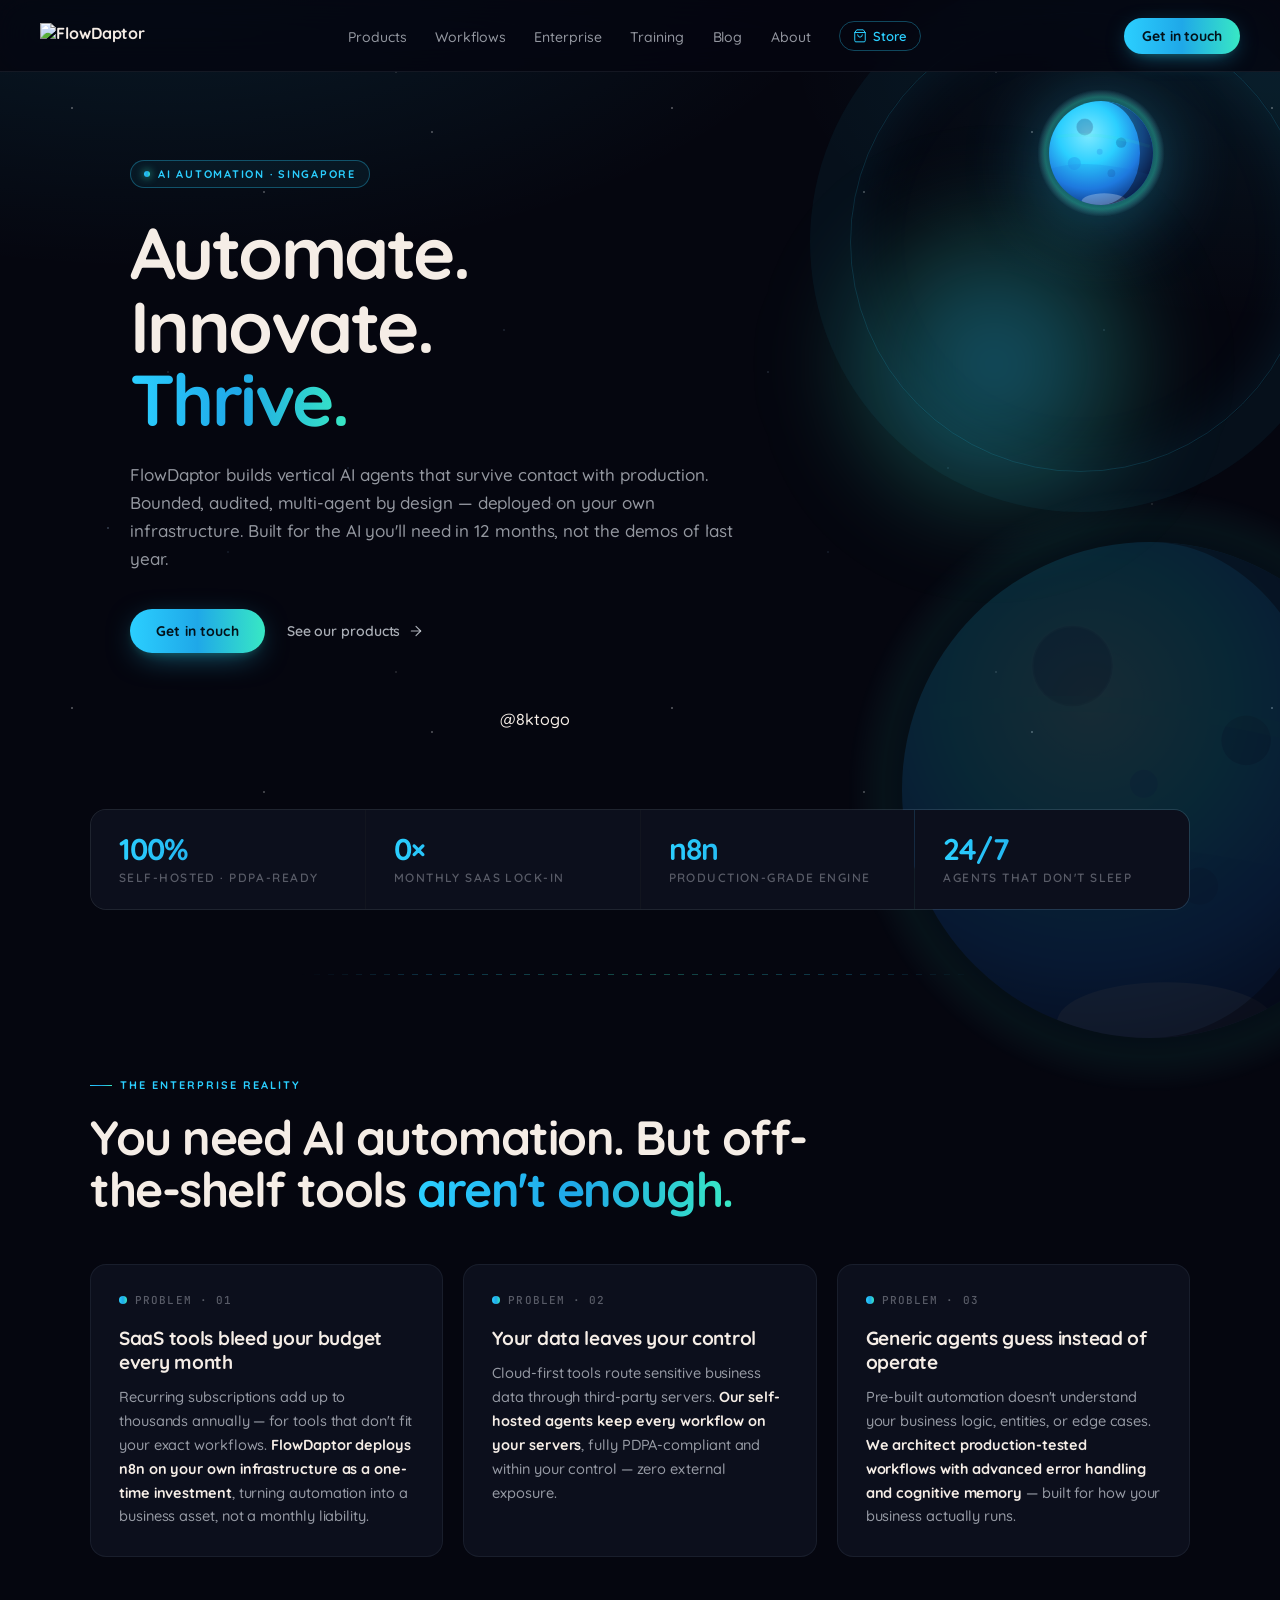
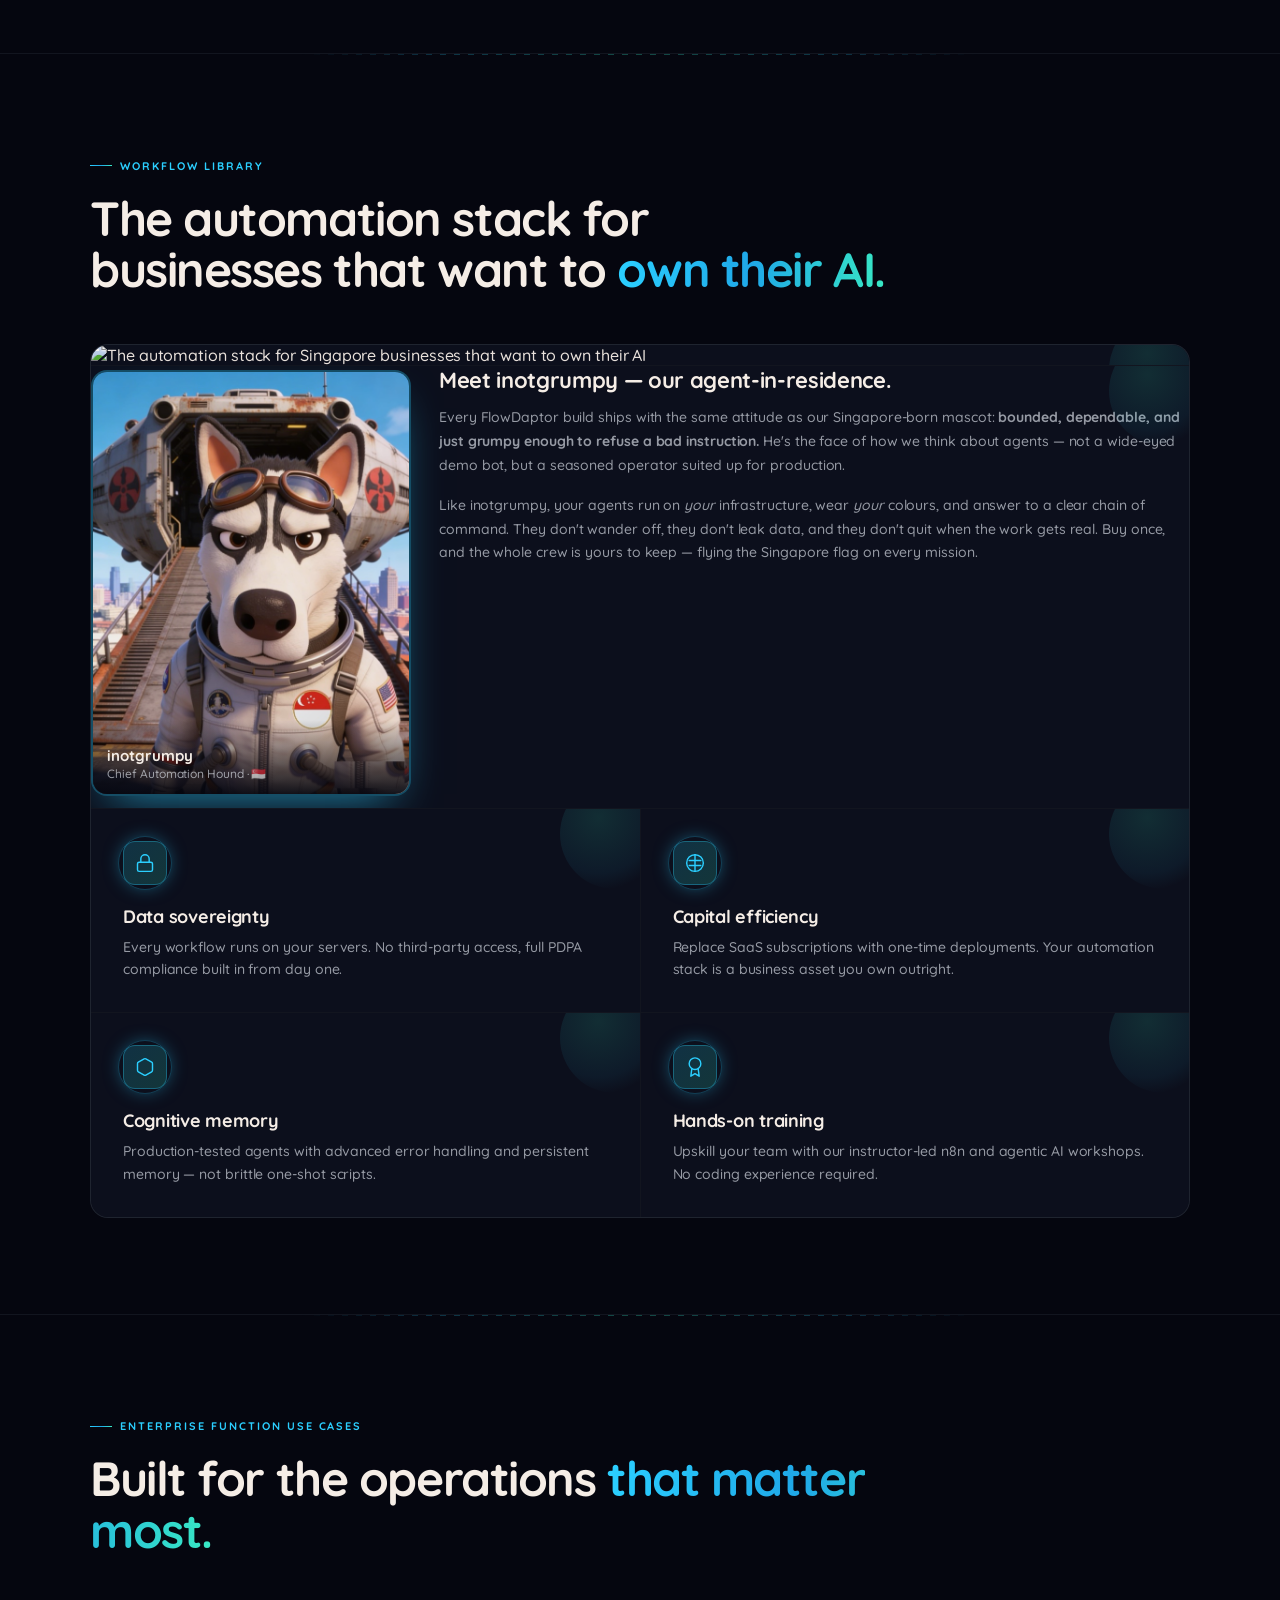
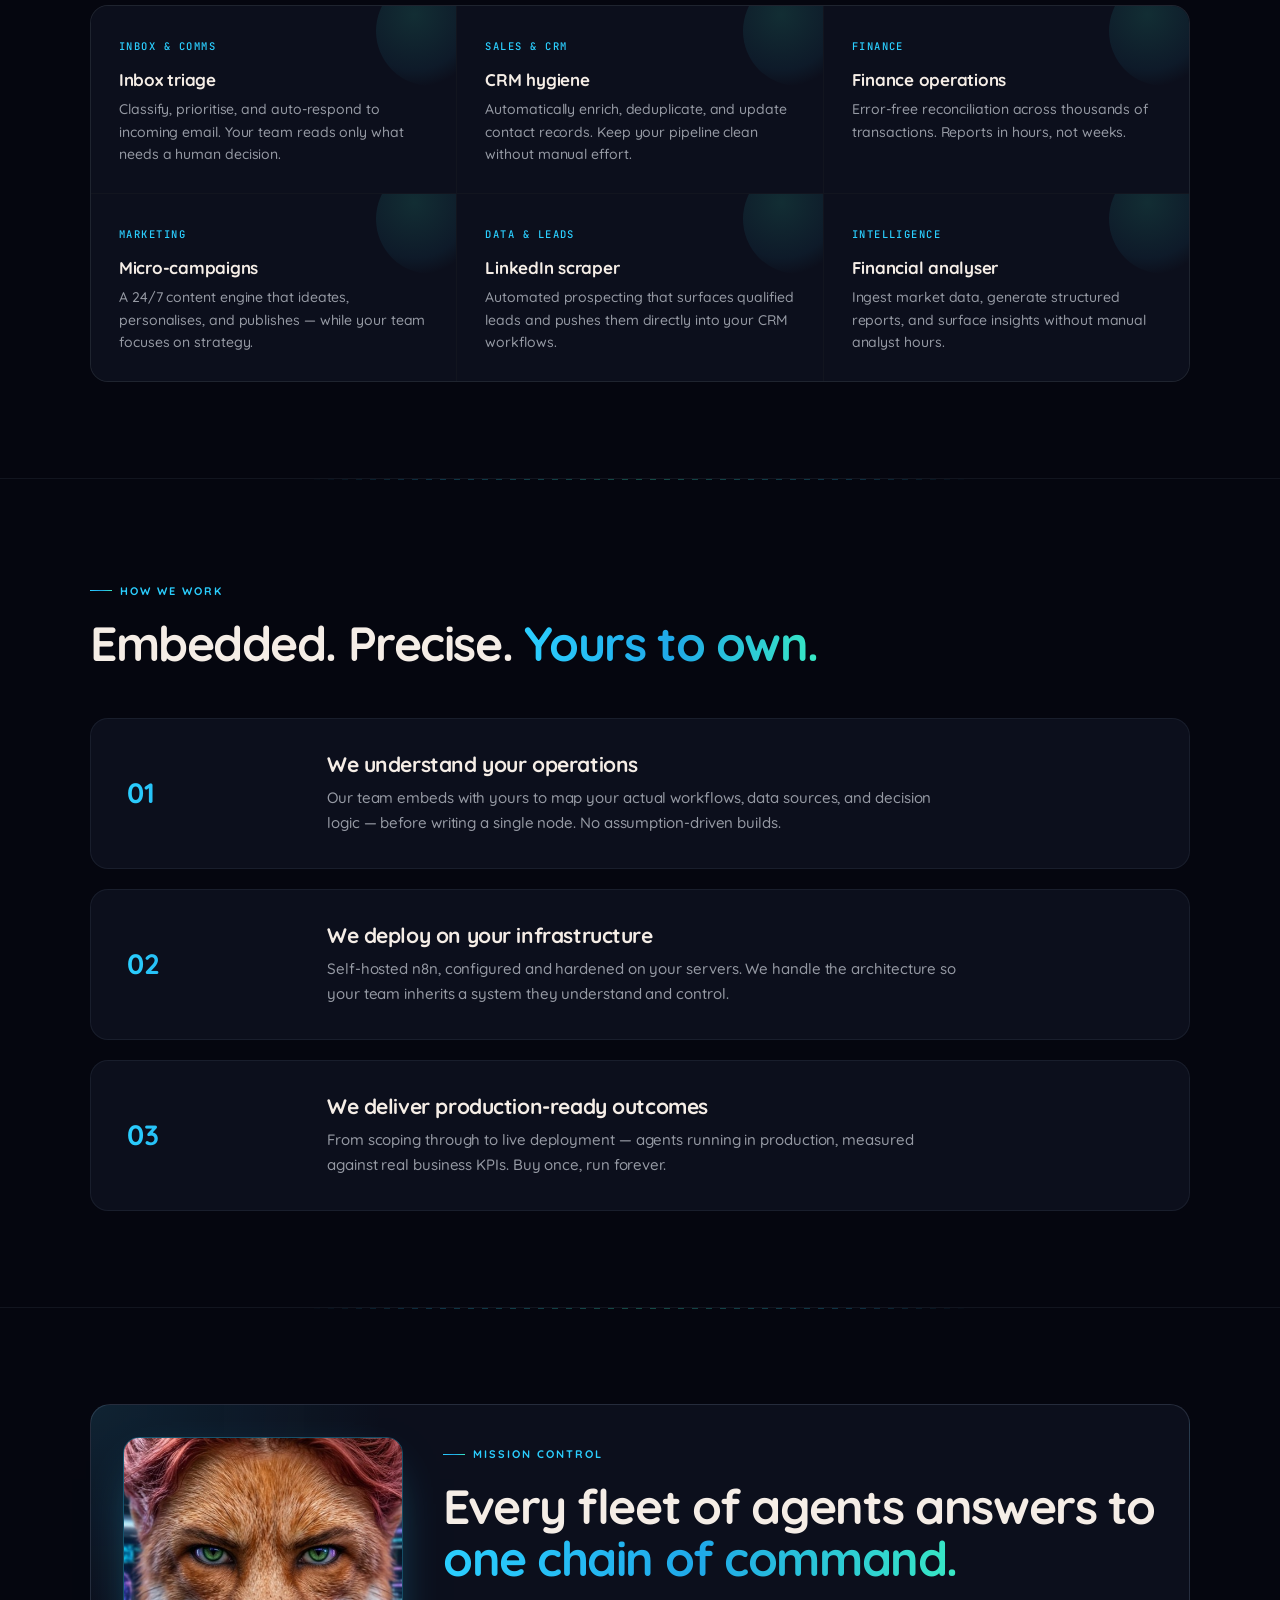
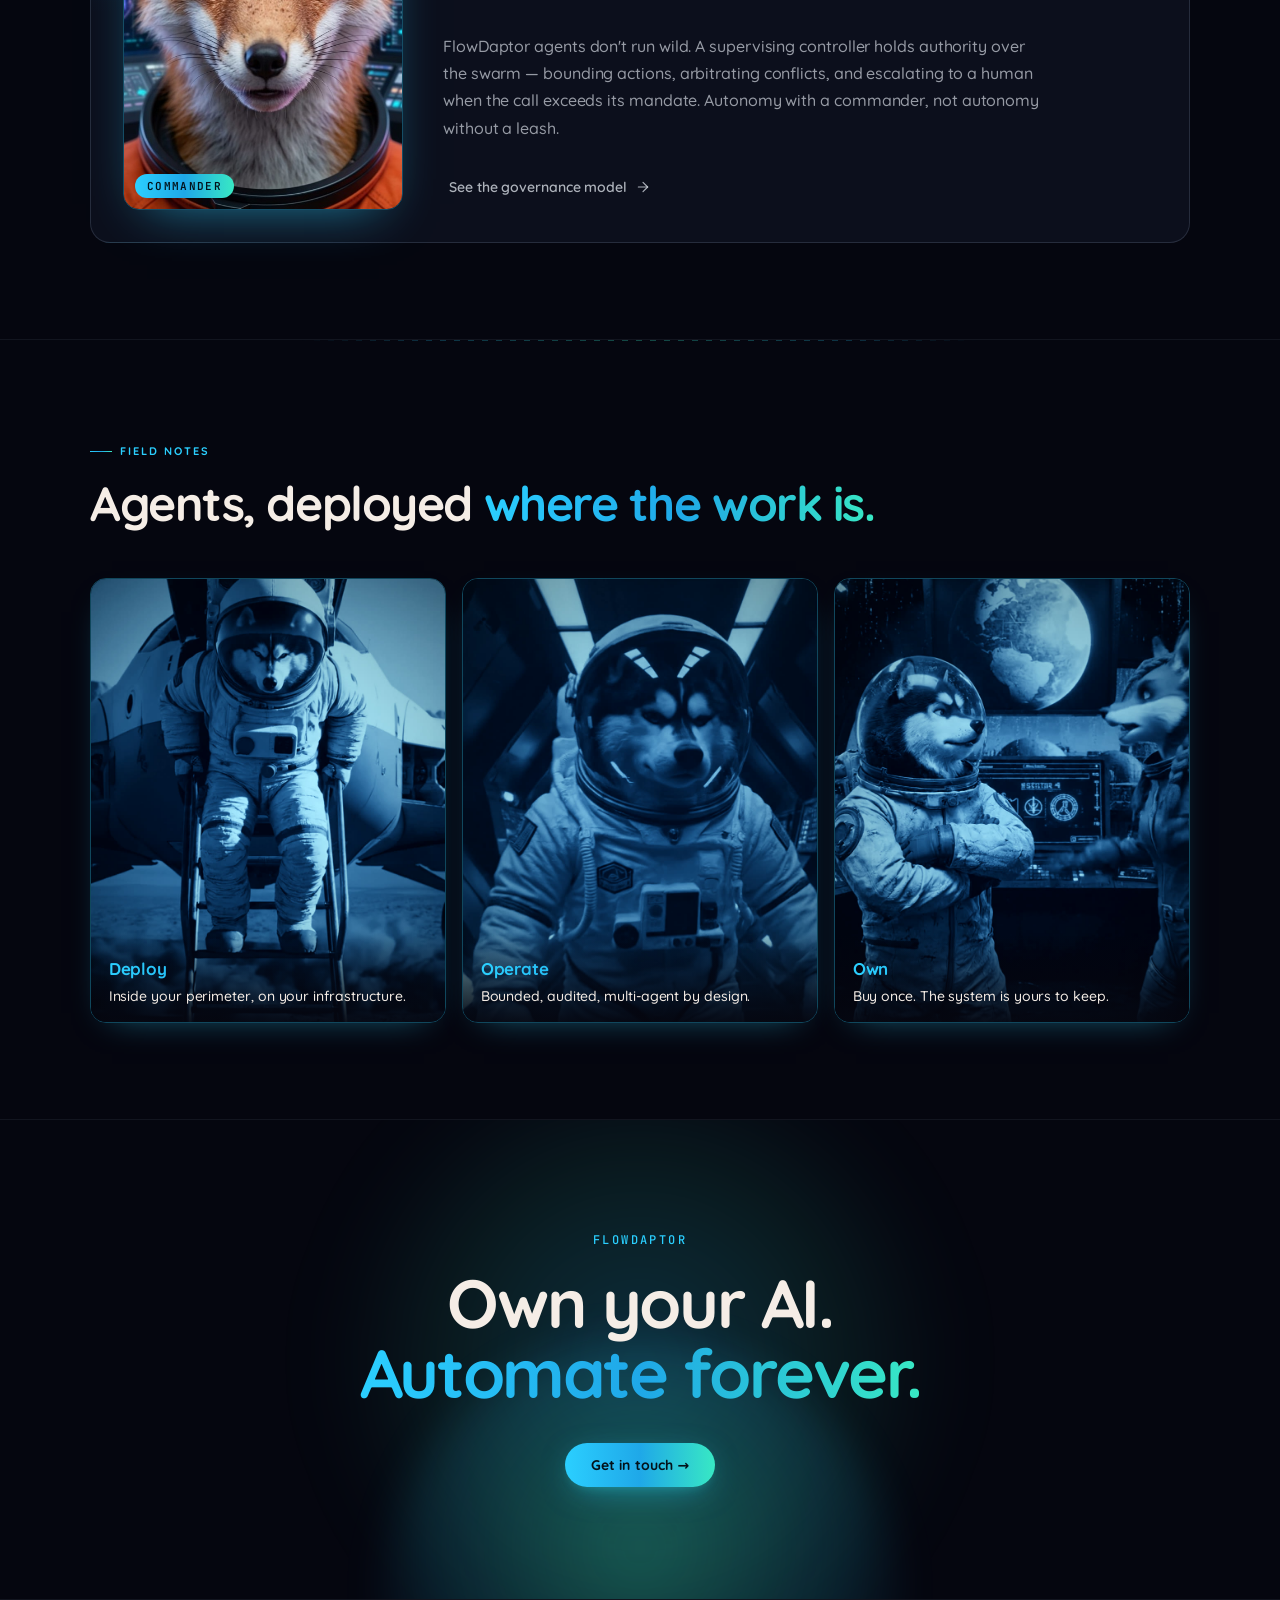
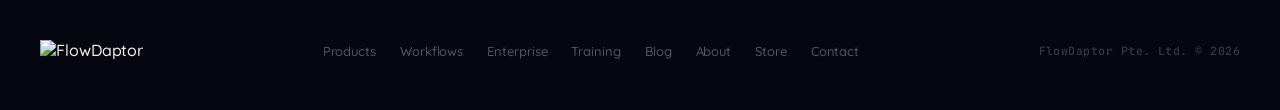
==== commit cac7304a: "Add inotgrumpy SG-flag mascot to homepage stack section; cache-bust - Edit funny.jpeg: remove waterm" ====
--- a/index.html
+++ b/index.html
@@ -7,7 +7,7 @@
   <meta name="description" content="Deploy production-grade n8n agents on your own infrastructure. Buy once, automate forever — no SaaS subscriptions, no data leaks, no lock-in." />
   <link rel="preconnect" href="https://fonts.googleapis.com" />
   <link rel="preconnect" href="https://fonts.gstatic.com" crossorigin />
-  <link rel="stylesheet" href="assets/site.css?v=1780241192" />
+  <link rel="stylesheet" href="assets/site.css?v=1780277153" />
 </head>
 <body>
 
@@ -119,8 +119,18 @@
       <h2 class="fd-section-heading">The automation stack for businesses that want to <em>own their AI.</em></h2>
       <div class="fd-platform-grid">
 
-        <div class="fd-platform-cell wide">
-          <img src="assets/db.png" alt="The automation stack for Singapore businesses that want to own their AI" />
+        <div class="fd-platform-cell wide fd-stack-cell">
+          <img class="fd-stack-diagram" src="assets/db.png" alt="The automation stack for Singapore businesses that want to own their AI" />
+        </div>
+
+        <div class="fd-platform-cell wide fd-mascot-block">
+          <figure class="fd-mascot">
+            <img src="assets/inotgrumpy.jpg" alt="inotgrumpy, FlowDaptor's Singapore agentic husky mascot" loading="lazy" />
+            <figcaption><strong>inotgrumpy</strong>Chief Automation Hound · 🇸🇬</figcaption>
+          </figure>
+          <h3>Meet inotgrumpy — our agent-in-residence.</h3>
+          <p>Every FlowDaptor build ships with the same attitude as our Singapore-born mascot: <strong>bounded, dependable, and just grumpy enough to refuse a bad instruction.</strong> He's the face of how we think about agents — not a wide-eyed demo bot, but a seasoned operator suited up for production.</p>
+          <p>Like inotgrumpy, your agents run on <em>your</em> infrastructure, wear <em>your</em> colours, and answer to a clear chain of command. They don't wander off, they don't leak data, and they don't quit when the work gets real. Buy once, and the whole crew is yours to keep — flying the Singapore flag on every mission.</p>
         </div>
 
         <div class="fd-platform-cell">
--- a/assets/site.css
+++ b/assets/site.css
@@ -2262,3 +2262,135 @@
   .fd-hero-tiktok { margin-top: 1.5rem; }
   .fd-zen-fuji--wide { aspect-ratio: 16/10; }
 }
+
+/* ─────────────────────────────────────────────────────────────
+   THEME: ZEN — warm washi/sumi palette, scoped to Products page
+   (body.theme-zen). Overrides the blue-cosmos tokens.
+   ───────────────────────────────────────────────────────────── */
+body.theme-zen {
+  --brand-blue: #C2452F;            /* shu-iro vermilion */
+  --brand-green: #B07A3C;           /* aged gold */
+  --brand-mid: #C8623A;
+  --brand-grad: linear-gradient(90deg, #C2452F 0%, #C8623A 50%, #B07A3C 100%);
+  --brand-grad-soft: linear-gradient(135deg, rgba(194,69,47,0.16), rgba(176,122,60,0.16));
+  --brand-grad-vert: linear-gradient(180deg, #C2452F 0%, #B07A3C 100%);
+
+  --acc: #C2452F;
+  --acc-2: #B07A3C;
+  --acc-dim: rgba(194,69,47,0.08);
+  --acc-border: rgba(120,90,60,0.28);
+  --acc-text: #F5EFE3;
+
+  /* warm washi-paper surfaces */
+  --bg: #F3EEE4;
+  --bg-2: #ECE5D7;
+  --surface: #F7F2E8;
+  --surface-2: #EFE8DA;
+  --surface-3: #E7DECC;
+  --border: rgba(60,48,36,0.12);
+  --border-strong: rgba(60,48,36,0.20);
+  --border-nav: rgba(60,48,36,0.12);
+
+  /* sumi-ink text */
+  --text-primary: #2A2620;
+  --text-secondary: rgba(42,38,32,0.70);
+  --text-muted: rgba(42,38,32,0.50);
+  --text-dim: rgba(42,38,32,0.32);
+
+  background: var(--bg);
+  color: var(--text-primary);
+  background-image:
+    radial-gradient(1100px 560px at 12% -10%, rgba(194,69,47,0.07), transparent 60%),
+    radial-gradient(820px 460px at 100% 4%, rgba(176,122,60,0.08), transparent 55%),
+    linear-gradient(180deg, #F3EEE4 0%, #EFE8DA 100%);
+}
+
+/* nav becomes warm/translucent on the paper background */
+body.theme-zen .fd-nav {
+  background: rgba(243,238,228,0.82);
+  border-bottom-color: var(--border-nav);
+}
+body.theme-zen .fd-nav-links a { color: rgba(42,38,32,0.66); }
+body.theme-zen .fd-nav-links a:hover,
+body.theme-zen .fd-nav-links a.active { color: var(--text-primary); }
+
+/* logo is light-on-dark art → keep it readable on paper */
+body.theme-zen .fd-logo img,
+body.theme-zen .fd-footer-logo img {
+  filter: brightness(0) saturate(100%);
+  opacity: 0.82;
+}
+
+/* starfield/planet ambience reads wrong on paper — disable on this page */
+body.theme-zen::before,
+body.theme-zen::after { display: none; content: none; }
+body.theme-zen .fd-hero-planet,
+body.theme-zen .fd-hero::before,
+body.theme-zen .fd-hero::after { display: none; }
+
+/* section dividers + labels pick up vermilion via tokens already.
+   Footer on paper: */
+body.theme-zen .fd-footer { border-top-color: var(--border-strong); }
+body.theme-zen .fd-footer-links a { color: var(--text-secondary); }
+body.theme-zen .fd-footer-links a:hover { color: var(--acc); }
+
+/* CTA band: keep it warm rather than cosmic */
+body.theme-zen .fd-cta {
+  background:
+    radial-gradient(700px 300px at 50% 0%, rgba(194,69,47,0.10), transparent 70%),
+    var(--surface-2);
+}
+
+/* The dedicated .fd-zen panel already sets its own paper vars locally —
+   leave it; it now harmonises with the page instead of contrasting. */
+
+/* ─────────────────────────────────────────────────────────────
+   inotgrumpy mascot block — floated half-column below the diagram
+   ───────────────────────────────────────────────────────────── */
+.fd-stack-cell { position: relative; }
+.fd-mascot-block { overflow: hidden; }            /* contain the float */
+.fd-mascot-block h3 {
+  font-family: var(--font-head);
+  font-size: 22px;
+  margin-bottom: 0.75rem;
+  color: var(--text-primary);
+}
+.fd-mascot-block p {
+  color: var(--text-secondary);
+  line-height: 1.7;
+  margin-bottom: 1rem;
+}
+.fd-mascot {
+  float: left;
+  width: 50%;
+  max-width: 320px;
+  margin: 0.25rem 1.75rem 0.75rem 0;
+  position: relative;
+  border-radius: 16px;
+  overflow: hidden;
+  border: 2px solid var(--acc-border);
+  background: var(--surface);
+  box-shadow: 0 18px 44px -20px rgba(43,207,255,0.7);
+  shape-outside: inset(0 round 16px);
+  transition: transform 0.3s ease, box-shadow 0.3s ease;
+}
+.fd-mascot:hover { transform: translateY(-3px); box-shadow: 0 24px 54px -20px rgba(56,232,196,0.8); }
+.fd-mascot img { width: 100%; display: block; aspect-ratio: 3/4; object-fit: cover; }
+.fd-mascot figcaption {
+  position: absolute;
+  inset: auto 0 0 0;
+  padding: 1.6rem 0.9rem 0.7rem;
+  font-size: 12px;
+  line-height: 1.35;
+  color: var(--text-secondary);
+  background: linear-gradient(180deg, transparent, rgba(5,6,15,0.94));
+}
+.fd-mascot figcaption strong {
+  display: block;
+  font-family: var(--font-head);
+  font-size: 15px;
+  color: var(--text-primary);
+}
+@media (max-width: 600px) {
+  .fd-mascot { float: none; width: 100%; max-width: 260px; margin: 0 auto 1.25rem; }
+}
